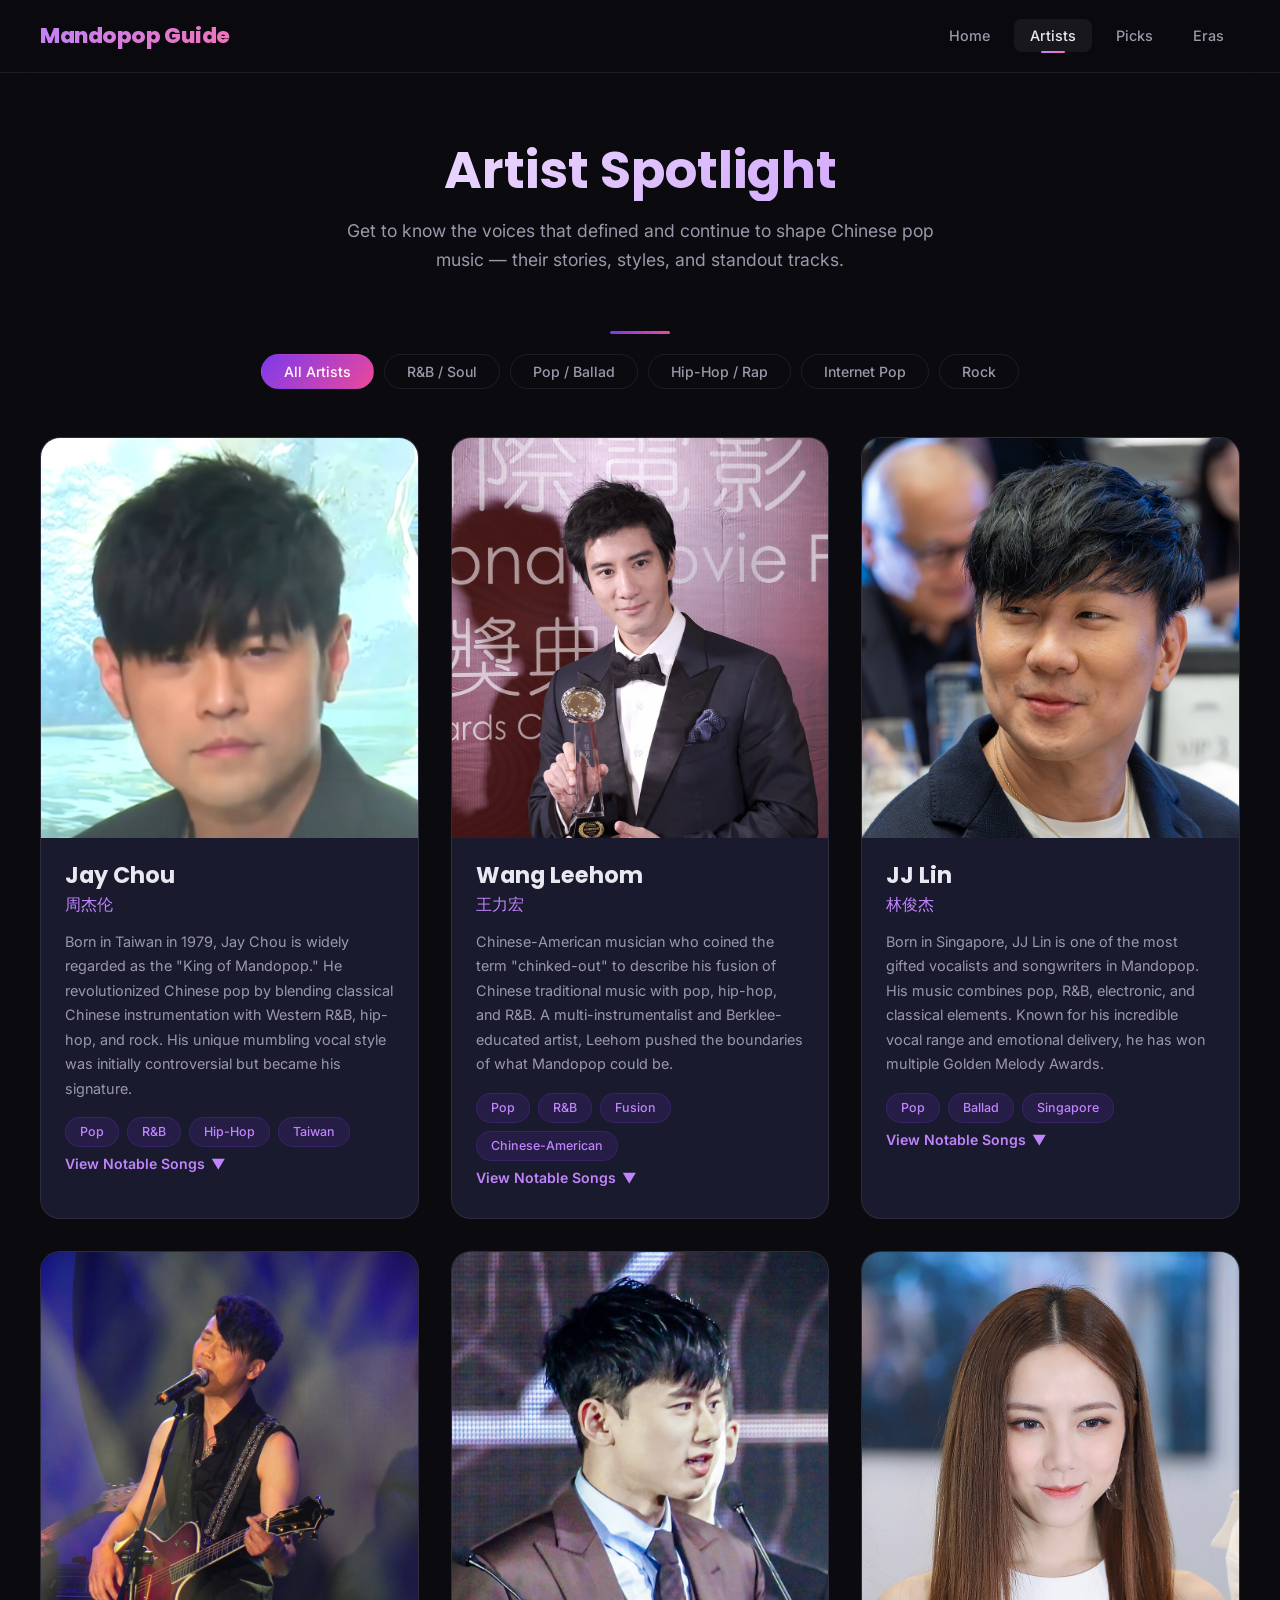
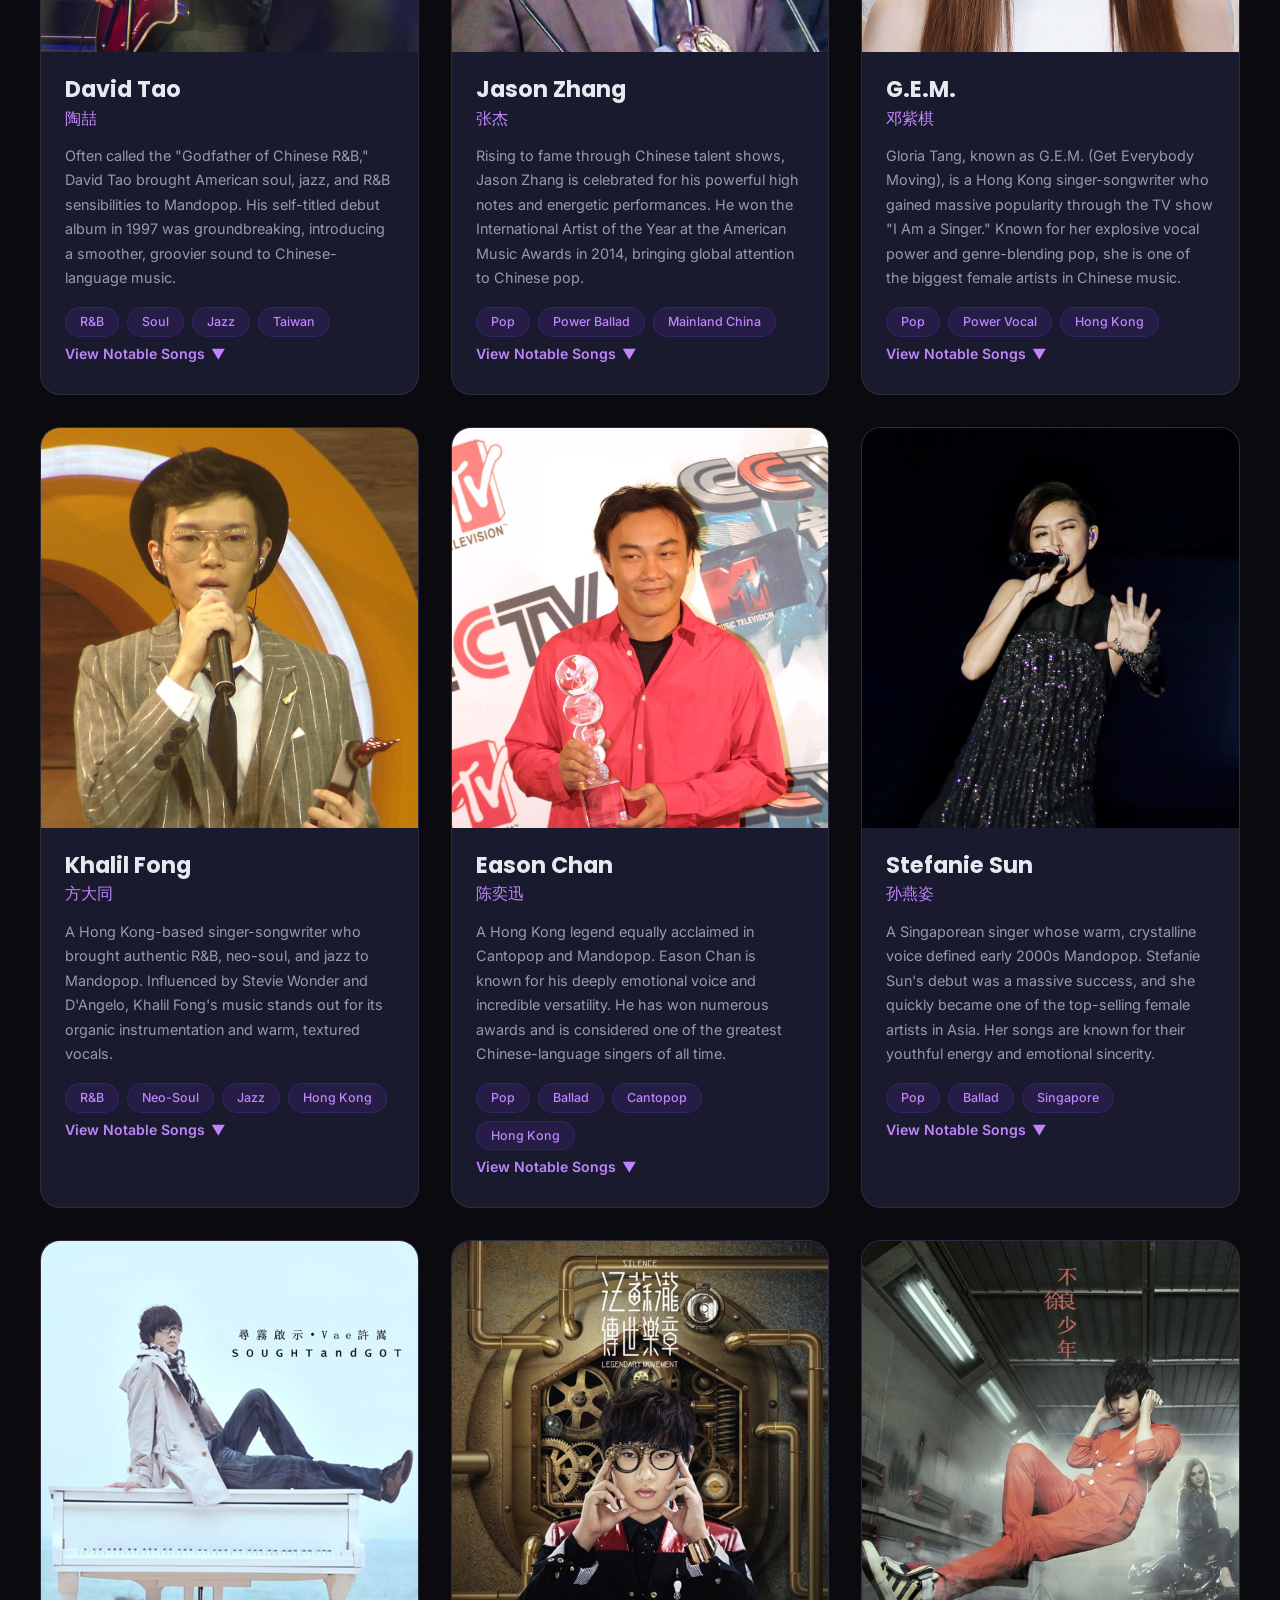
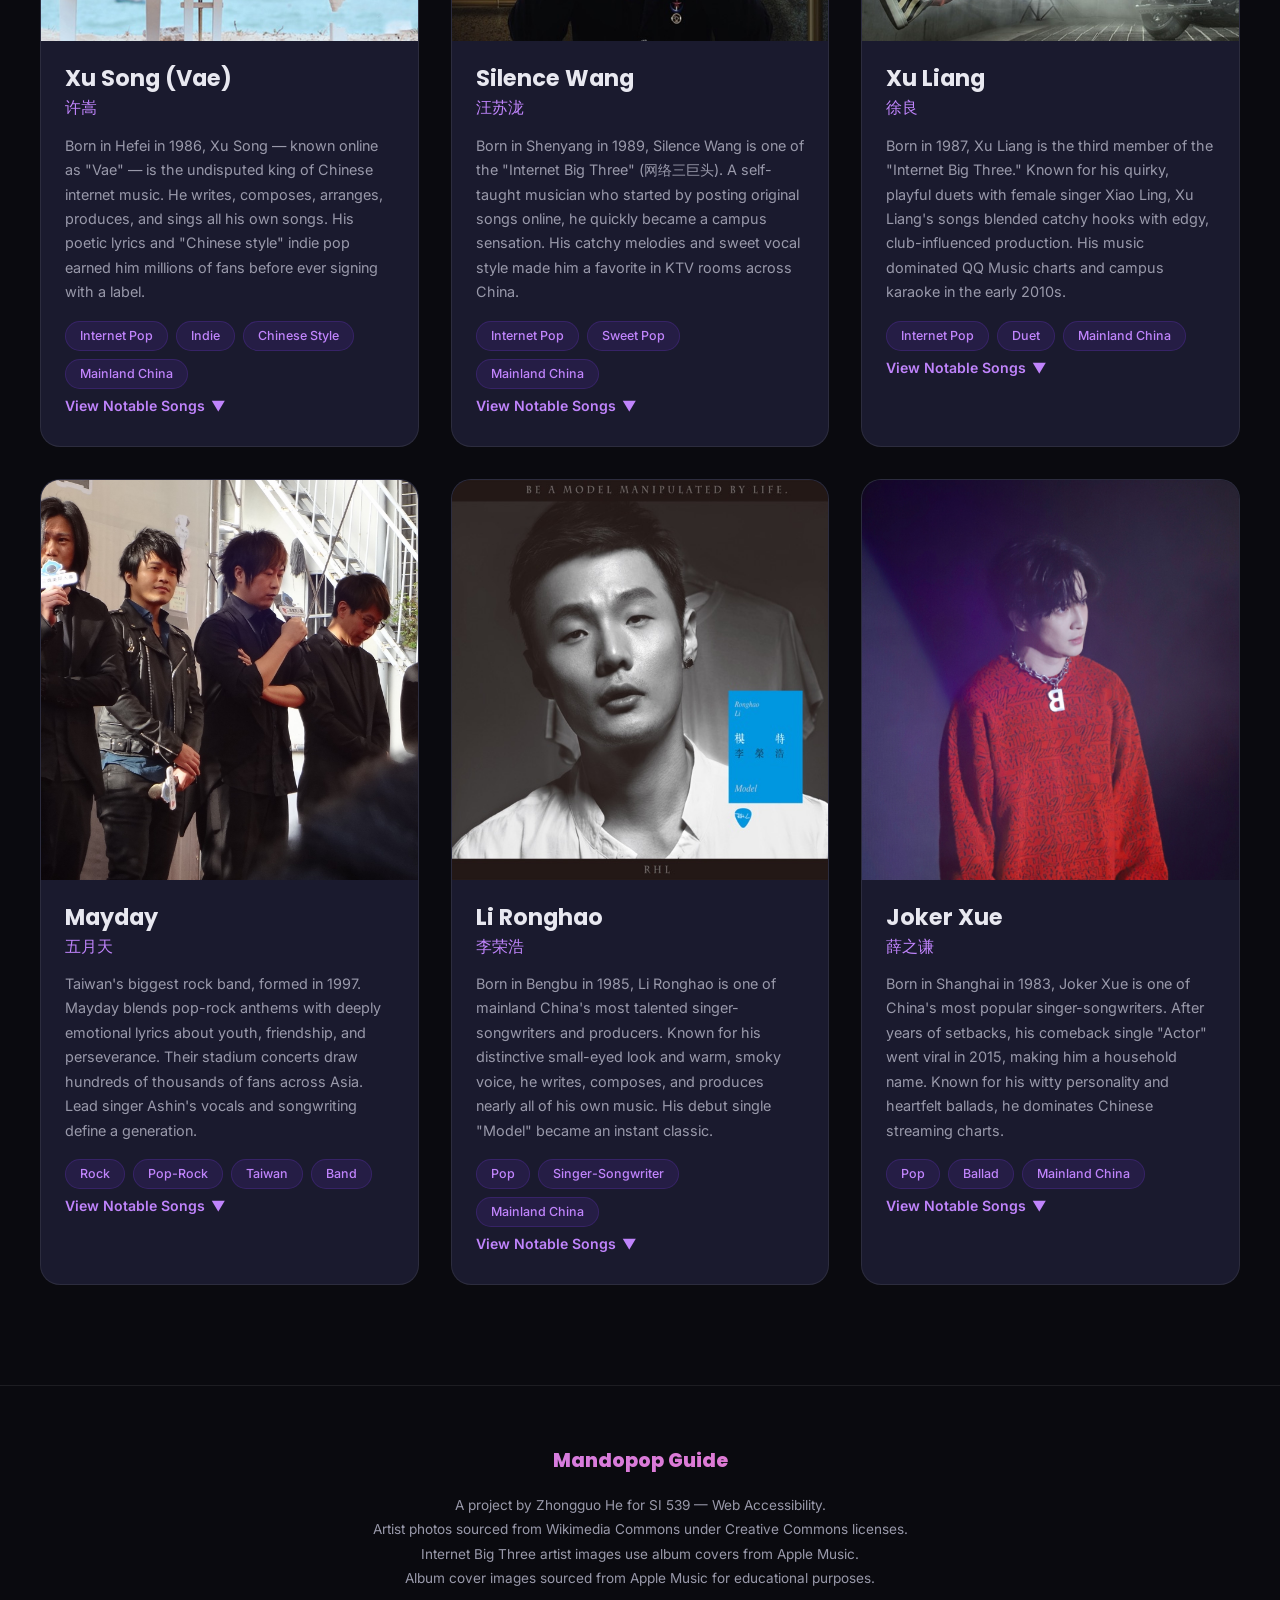
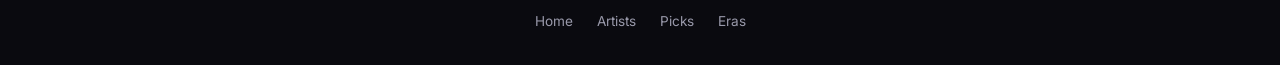
==== artists.html @ bf2a309d "Add files via upload" ====
<!DOCTYPE html>
<html lang="en">
<head>
  <meta charset="UTF-8">
  <meta name="viewport" content="width=device-width, initial-scale=1.0">
  <title>Artist Spotlight — Mandopop Starter Guide</title>
  <meta name="description" content="Meet the most influential Chinese pop artists, from Jay Chou to G.E.M., and discover their signature songs.">
  <link rel="preconnect" href="https://fonts.googleapis.com">
  <link rel="preconnect" href="https://fonts.gstatic.com" crossorigin>
  <link href="https://fonts.googleapis.com/css2?family=Inter:wght@400;500;600;700&family=Poppins:wght@600;700;800&display=swap" rel="stylesheet">
  <link rel="stylesheet" href="css/style.css">
</head>
<body>
  <a class="skip-link" href="#main-content">Skip to main content</a>

  <!-- Navigation -->
  <nav class="navbar" aria-label="Main navigation">
    <div class="nav-container">
      <a href="index.html" class="nav-logo">Mandopop Guide</a>
      <button class="nav-toggle" aria-label="Toggle navigation menu" aria-expanded="false">
        <span></span>
        <span></span>
        <span></span>
      </button>
      <ul class="nav-links" role="list">
        <li><a href="index.html">Home</a></li>
        <li><a href="artists.html" class="active" aria-current="page">Artists</a></li>
        <li><a href="recommendations.html">Picks</a></li>
        <li><a href="eras.html">Eras</a></li>
      </ul>
    </div>
  </nav>

  <main id="main-content">
    <!-- Page Header -->
    <header class="page-header">
      <h1>Artist Spotlight</h1>
      <p>Get to know the voices that defined and continue to shape Chinese pop music — their stories, styles, and standout tracks.</p>
    </header>

    <!-- Filter Bar -->
    <section class="section" style="padding-top: 20px;" aria-label="Artist cards">
      <div class="section-container">
        <div class="filter-bar" role="toolbar" aria-label="Filter artists by style">
          <button class="filter-btn active" data-filter="all">All Artists</button>
          <button class="filter-btn" data-filter="rnb">R&amp;B / Soul</button>
          <button class="filter-btn" data-filter="pop">Pop / Ballad</button>
          <button class="filter-btn" data-filter="hiphop">Hip-Hop / Rap</button>
          <button class="filter-btn" data-filter="internet">Internet Pop</button>
          <button class="filter-btn" data-filter="rock">Rock</button>
        </div>

        <div class="artist-grid">
          <!-- Jay Chou -->
          <article class="artist-detail-card fade-in" data-genre="hiphop pop">
            <div class="card-image">
              <img src="image/jay-chou.jpg" alt="Jay Chou (周杰伦) performing on stage, the iconic Taiwanese singer-songwriter who revolutionized Mandopop" loading="lazy">
            </div>
            <div class="card-body">
              <h2>Jay Chou</h2>
              <p class="cn-name">周杰伦</p>
              <p>Born in Taiwan in 1979, Jay Chou is widely regarded as the "King of Mandopop." He revolutionized Chinese pop by blending classical Chinese instrumentation with Western R&B, hip-hop, and rock. His unique mumbling vocal style was initially controversial but became his signature.</p>
              <div class="artist-tags">
                <span class="tag">Pop</span>
                <span class="tag">R&amp;B</span>
                <span class="tag">Hip-Hop</span>
                <span class="tag">Taiwan</span>
              </div>
              <button class="card-expand-btn" aria-expanded="false" aria-controls="jay-songs">
                View Notable Songs <span class="arrow" aria-hidden="true">&#9660;</span>
              </button>
              <div class="expandable-content" id="jay-songs">
                <div class="notable-songs">
                  <h4>Must-Listen Tracks</h4>
                  <ul class="song-list" role="list">
                    <li>Dao Xiang (稻香) — Upbeat harvest anthem</li>
                    <li>Qing Hua Ci (青花瓷) — Chinese-style elegance</li>
                    <li>Ye Qu (夜曲) — Dark, cinematic R&B</li>
                    <li>An Jing (安静) — Heartbreak ballad classic</li>
                    <li>Shuang Jie Gun (双截棍) — Martial-arts hip-hop</li>
                  </ul>
                </div>
              </div>
            </div>
          </article>

          <!-- Wang Leehom -->
          <article class="artist-detail-card fade-in" data-genre="pop rnb">
            <div class="card-image">
              <img src="image/wang-leehom.jpg" alt="Wang Leehom (王力宏) in a studio setting, the multi-instrumentalist who pioneered chinked-out music" loading="lazy">
            </div>
            <div class="card-body">
              <h2>Wang Leehom</h2>
              <p class="cn-name">王力宏</p>
              <p>Chinese-American musician who coined the term "chinked-out" to describe his fusion of Chinese traditional music with pop, hip-hop, and R&B. A multi-instrumentalist and Berklee-educated artist, Leehom pushed the boundaries of what Mandopop could be.</p>
              <div class="artist-tags">
                <span class="tag">Pop</span>
                <span class="tag">R&amp;B</span>
                <span class="tag">Fusion</span>
                <span class="tag">Chinese-American</span>
              </div>
              <button class="card-expand-btn" aria-expanded="false" aria-controls="leehom-songs">
                View Notable Songs <span class="arrow" aria-hidden="true">&#9660;</span>
              </button>
              <div class="expandable-content" id="leehom-songs">
                <div class="notable-songs">
                  <h4>Must-Listen Tracks</h4>
                  <ul class="song-list" role="list">
                    <li>Wei Yi (唯一) — Timeless love ballad</li>
                    <li>Gai Shi Ying Xiong (盖世英雄) — Chinked-out anthem</li>
                    <li>Ni Bu Zhi Dao De Shi (你不知道的事) — From the film "Love in Disguise" (恋爱通告)</li>
                    <li>Hua Tian Cuo (花田错) — Peking opera meets pop</li>
                    <li>Luo Ye Gui Gen (落叶归根) — Cultural identity ballad</li>
                  </ul>
                </div>
              </div>
            </div>
          </article>

          <!-- JJ Lin -->
          <article class="artist-detail-card fade-in" data-genre="pop">
            <div class="card-image">
              <img src="image/jj-lin.jpg" alt="JJ Lin (林俊杰) portrait, the Singaporean vocal powerhouse and acclaimed Mandopop songwriter" loading="lazy">
            </div>
            <div class="card-body">
              <h2>JJ Lin</h2>
              <p class="cn-name">林俊杰</p>
              <p>Born in Singapore, JJ Lin is one of the most gifted vocalists and songwriters in Mandopop. His music combines pop, R&B, electronic, and classical elements. Known for his incredible vocal range and emotional delivery, he has won multiple Golden Melody Awards.</p>
              <div class="artist-tags">
                <span class="tag">Pop</span>
                <span class="tag">Ballad</span>
                <span class="tag">Singapore</span>
              </div>
              <button class="card-expand-btn" aria-expanded="false" aria-controls="jj-songs">
                View Notable Songs <span class="arrow" aria-hidden="true">&#9660;</span>
              </button>
              <div class="expandable-content" id="jj-songs">
                <div class="notable-songs">
                  <h4>Must-Listen Tracks</h4>
                  <ul class="song-list" role="list">
                    <li>Jiang Nan (江南) — Dreamy pop masterpiece</li>
                    <li>Xiu Lian Ai Qing (修炼爱情) — Emotional ballad</li>
                    <li>Ke Xi Mei Ru Guo (可惜没如果) — Bittersweet regret</li>
                    <li>Bu Wei Shei Er Zuo De Ge (不为谁而作的歌) — Award-winning track</li>
                    <li>Dui De Shi Jian Dui De Ren (对的时间对的人) — Beautiful love song</li>
                  </ul>
                </div>
              </div>
            </div>
          </article>

          <!-- David Tao -->
          <article class="artist-detail-card fade-in" data-genre="rnb">
            <div class="card-image">
              <img src="image/david-tao.jpg" alt="David Tao (陶喆) performing, the godfather of Chinese R&B and neo-soul" loading="lazy">
            </div>
            <div class="card-body">
              <h2>David Tao</h2>
              <p class="cn-name">陶喆</p>
              <p>Often called the "Godfather of Chinese R&B," David Tao brought American soul, jazz, and R&B sensibilities to Mandopop. His self-titled debut album in 1997 was groundbreaking, introducing a smoother, groovier sound to Chinese-language music.</p>
              <div class="artist-tags">
                <span class="tag">R&amp;B</span>
                <span class="tag">Soul</span>
                <span class="tag">Jazz</span>
                <span class="tag">Taiwan</span>
              </div>
              <button class="card-expand-btn" aria-expanded="false" aria-controls="tao-songs">
                View Notable Songs <span class="arrow" aria-hidden="true">&#9660;</span>
              </button>
              <div class="expandable-content" id="tao-songs">
                <div class="notable-songs">
                  <h4>Must-Listen Tracks</h4>
                  <ul class="song-list" role="list">
                    <li>Pu Tong Peng You (普通朋友) — Classic heartbreak R&B</li>
                    <li>Ai Hen Jian Dan (爱很简单) — Smooth, soulful ballad</li>
                    <li>Sha Shou Jian (杀手锏) — Funky groove</li>
                    <li>Gui (鬼) — Edgy rock-R&B crossover</li>
                    <li>Yue Liang Dai Biao Wo De Xin (月亮代表谁的心) — Teresa Teng tribute</li>
                  </ul>
                </div>
              </div>
            </div>
          </article>

          <!-- Jason Zhang -->
          <article class="artist-detail-card fade-in" data-genre="pop">
            <div class="card-image">
              <img src="image/zhang-jie.jpg" alt="Jason Zhang (张杰) performing, Chinese pop singer celebrated for his powerful high notes" loading="lazy">
            </div>
            <div class="card-body">
              <h2>Jason Zhang</h2>
              <p class="cn-name">张杰</p>
              <p>Rising to fame through Chinese talent shows, Jason Zhang is celebrated for his powerful high notes and energetic performances. He won the International Artist of the Year at the American Music Awards in 2014, bringing global attention to Chinese pop.</p>
              <div class="artist-tags">
                <span class="tag">Pop</span>
                <span class="tag">Power Ballad</span>
                <span class="tag">Mainland China</span>
              </div>
              <button class="card-expand-btn" aria-expanded="false" aria-controls="zhang-songs">
                View Notable Songs <span class="arrow" aria-hidden="true">&#9660;</span>
              </button>
              <div class="expandable-content" id="zhang-songs">
                <div class="notable-songs">
                  <h4>Must-Listen Tracks</h4>
                  <ul class="song-list" role="list">
                    <li>Zhu Guang (逐光) — Inspirational anthem</li>
                    <li>Tian Xia (天下) — Epic, cinematic pop</li>
                    <li>Ming Tian Guo Hou (明天过后) — Romantic ballad</li>
                    <li>Zhe Jiu Shi Ai (这就是爱) — Sweet love song</li>
                    <li>Shao Nian Zhong Guo Shuo (少年中国说) — Patriotic pop</li>
                  </ul>
                </div>
              </div>
            </div>
          </article>

          <!-- G.E.M. -->
          <article class="artist-detail-card fade-in" data-genre="pop">
            <div class="card-image">
              <img src="image/gem.jpg" alt="G.E.M. (邓紫棋) performing live, the Hong Kong singer-songwriter known for her explosive vocal performances" loading="lazy">
            </div>
            <div class="card-body">
              <h2>G.E.M.</h2>
              <p class="cn-name">邓紫棋</p>
              <p>Gloria Tang, known as G.E.M. (Get Everybody Moving), is a Hong Kong singer-songwriter who gained massive popularity through the TV show "I Am a Singer." Known for her explosive vocal power and genre-blending pop, she is one of the biggest female artists in Chinese music.</p>
              <div class="artist-tags">
                <span class="tag">Pop</span>
                <span class="tag">Power Vocal</span>
                <span class="tag">Hong Kong</span>
              </div>
              <button class="card-expand-btn" aria-expanded="false" aria-controls="gem-songs">
                View Notable Songs <span class="arrow" aria-hidden="true">&#9660;</span>
              </button>
              <div class="expandable-content" id="gem-songs">
                <div class="notable-songs">
                  <h4>Must-Listen Tracks</h4>
                  <ul class="song-list" role="list">
                    <li>Guang Nian Zhi Wai (光年之外) — Sci-fi pop anthem from Passengers</li>
                    <li>Duo Yuan Dou Yao Zai Yi Qi (多远都要在一起) — Heartfelt love anthem</li>
                    <li>Where Did U Go — Bilingual pop banger</li>
                    <li>Ju Hao (句号) — Fierce, empowering break-up declaration</li>
                    <li>A.I.N.Y. — Bilingual pop classic</li>
                  </ul>
                </div>
              </div>
            </div>
          </article>

          <!-- Khalil Fong -->
          <article class="artist-detail-card fade-in" data-genre="rnb">
            <div class="card-image">
              <img src="image/khalil-fong.jpg" alt="Khalil Fong (方大同) speaking into a microphone at an awards ceremony, wearing a striped suit and hat with glasses" loading="lazy">
            </div>
            <div class="card-body">
              <h2>Khalil Fong</h2>
              <p class="cn-name">方大同</p>
              <p>A Hong Kong-based singer-songwriter who brought authentic R&B, neo-soul, and jazz to Mandopop. Influenced by Stevie Wonder and D'Angelo, Khalil Fong's music stands out for its organic instrumentation and warm, textured vocals.</p>
              <div class="artist-tags">
                <span class="tag">R&amp;B</span>
                <span class="tag">Neo-Soul</span>
                <span class="tag">Jazz</span>
                <span class="tag">Hong Kong</span>
              </div>
              <button class="card-expand-btn" aria-expanded="false" aria-controls="khalil-songs">
                View Notable Songs <span class="arrow" aria-hidden="true">&#9660;</span>
              </button>
              <div class="expandable-content" id="khalil-songs">
                <div class="notable-songs">
                  <h4>Must-Listen Tracks</h4>
                  <ul class="song-list" role="list">
                    <li>San Ren You (三人游) — Tender, jazzy ballad</li>
                    <li>Ai Ai Ai (爱爱爱) — Catchy soul-pop</li>
                    <li>Hong Dou (红豆) — Beautiful Faye Wong cover</li>
                    <li>Te Bie De Ren (特别的人) — Heartfelt love song</li>
                    <li>Wu Guo (悟空) — From the album "Journey to the West"</li>
                  </ul>
                </div>
              </div>
            </div>
          </article>

          <!-- Eason Chan -->
          <article class="artist-detail-card fade-in" data-genre="pop">
            <div class="card-image">
              <img src="image/eason-chan.jpg" alt="Eason Chan (陈奕迅) smiling and holding an award trophy at a CCTV-MTV music awards ceremony, wearing a red shirt" loading="lazy">
            </div>
            <div class="card-body">
              <h2>Eason Chan</h2>
              <p class="cn-name">陈奕迅</p>
              <p>A Hong Kong legend equally acclaimed in Cantopop and Mandopop. Eason Chan is known for his deeply emotional voice and incredible versatility. He has won numerous awards and is considered one of the greatest Chinese-language singers of all time.</p>
              <div class="artist-tags">
                <span class="tag">Pop</span>
                <span class="tag">Ballad</span>
                <span class="tag">Cantopop</span>
                <span class="tag">Hong Kong</span>
              </div>
              <button class="card-expand-btn" aria-expanded="false" aria-controls="eason-songs">
                View Notable Songs <span class="arrow" aria-hidden="true">&#9660;</span>
              </button>
              <div class="expandable-content" id="eason-songs">
                <div class="notable-songs">
                  <h4>Must-Listen Tracks</h4>
                  <ul class="song-list" role="list">
                    <li>Shi Nian (十年) — Iconic Mandarin ballad</li>
                    <li>Hao Jiu Bu Jian (好久不见) — Nostalgic classic</li>
                    <li>Wen Wen (稳稳的幸福) — Warm and uplifting</li>
                    <li>Gu Du Huan Zhe (孤独患者) — Emotional masterpiece</li>
                    <li>Fu Zhong Ren (浮夸) — Dramatic Cantopop classic</li>
                  </ul>
                </div>
              </div>
            </div>
          </article>

          <!-- Stefanie Sun -->
          <article class="artist-detail-card fade-in" data-genre="pop">
            <div class="card-image">
              <img src="image/stefanie-sun.jpg" alt="Stefanie Sun (孙燕姿) portrait, the Singaporean Mandopop queen whose voice defined early 2000s Chinese pop" loading="lazy">
            </div>
            <div class="card-body">
              <h2>Stefanie Sun</h2>
              <p class="cn-name">孙燕姿</p>
              <p>A Singaporean singer whose warm, crystalline voice defined early 2000s Mandopop. Stefanie Sun's debut was a massive success, and she quickly became one of the top-selling female artists in Asia. Her songs are known for their youthful energy and emotional sincerity.</p>
              <div class="artist-tags">
                <span class="tag">Pop</span>
                <span class="tag">Ballad</span>
                <span class="tag">Singapore</span>
              </div>
              <button class="card-expand-btn" aria-expanded="false" aria-controls="stefanie-songs">
                View Notable Songs <span class="arrow" aria-hidden="true">&#9660;</span>
              </button>
              <div class="expandable-content" id="stefanie-songs">
                <div class="notable-songs">
                  <h4>Must-Listen Tracks</h4>
                  <ul class="song-list" role="list">
                    <li>Tian Hei Hei (天黑黑) — Debut classic</li>
                    <li>Yu Jian (遇见) — Iconic film soundtrack</li>
                    <li>Lv Guang (绿光) — Upbeat pop anthem</li>
                    <li>Wo Huai Nian De (我怀念的) — Emotional ballad</li>
                    <li>Feng Zheng (风筝) — Metaphorical love song</li>
                  </ul>
                </div>
              </div>
            </div>
          </article>

          <!-- Xu Song (Vae) -->
          <article class="artist-detail-card fade-in" data-genre="internet pop">
            <div class="card-image">
              <img src="image/xu-song.jpg" alt="Xu Song (许嵩/Vae) on the cover of his album Sought and Got, sitting on a white piano by the seaside" loading="lazy">
            </div>
            <div class="card-body">
              <h2>Xu Song (Vae)</h2>
              <p class="cn-name">许嵩</p>
              <p>Born in Hefei in 1986, Xu Song — known online as "Vae" — is the undisputed king of Chinese internet music. He writes, composes, arranges, produces, and sings all his own songs. His poetic lyrics and "Chinese style" indie pop earned him millions of fans before ever signing with a label.</p>
              <div class="artist-tags">
                <span class="tag">Internet Pop</span>
                <span class="tag">Indie</span>
                <span class="tag">Chinese Style</span>
                <span class="tag">Mainland China</span>
              </div>
              <button class="card-expand-btn" aria-expanded="false" aria-controls="xusong-songs">
                View Notable Songs <span class="arrow" aria-hidden="true">&#9660;</span>
              </button>
              <div class="expandable-content" id="xusong-songs">
                <div class="notable-songs">
                  <h4>Must-Listen Tracks</h4>
                  <ul class="song-list" role="list">
                    <li>You He Bu Ke (有何不可) — Warm, playful hit</li>
                    <li>Duan Qiao Can Xue (断桥残雪) — Poetic "Chinese style" classic</li>
                    <li>Su Yan (素颜) — Charming duet anthem</li>
                    <li>Qing Ming Yu Shang (清明雨上) — Elegant classical imagery</li>
                    <li>Ru Guo Dang Shi (如果当时) — Nostalgic love ballad</li>
                  </ul>
                </div>
              </div>
            </div>
          </article>

          <!-- Silence Wang -->
          <article class="artist-detail-card fade-in" data-genre="internet pop">
            <div class="card-image">
              <img src="image/silence-wang.jpg" alt="Silence Wang (汪苏泷) on the cover of his album Legendary Movement, wearing large round glasses with steampunk-style background" loading="lazy">
            </div>
            <div class="card-body">
              <h2>Silence Wang</h2>
              <p class="cn-name">汪苏泷</p>
              <p>Born in Shenyang in 1989, Silence Wang is one of the "Internet Big Three" (网络三巨头). A self-taught musician who started by posting original songs online, he quickly became a campus sensation. His catchy melodies and sweet vocal style made him a favorite in KTV rooms across China.</p>
              <div class="artist-tags">
                <span class="tag">Internet Pop</span>
                <span class="tag">Sweet Pop</span>
                <span class="tag">Mainland China</span>
              </div>
              <button class="card-expand-btn" aria-expanded="false" aria-controls="silencewang-songs">
                View Notable Songs <span class="arrow" aria-hidden="true">&#9660;</span>
              </button>
              <div class="expandable-content" id="silencewang-songs">
                <div class="notable-songs">
                  <h4>Must-Listen Tracks</h4>
                  <ul class="song-list" role="list">
                    <li>Xiao Xing Xing (小星星) — Viral modern nursery rhyme</li>
                    <li>Bu Fen Shou De Lian Ai (不分手的恋爱) — QQ Music #1 hit</li>
                    <li>You Dian Tian (有点甜) — Sweet duet with BY2</li>
                    <li>Hou Hui Wu Qi (后会无期) — Bittersweet farewell anthem</li>
                    <li>Wan An (晚安) — Tender late-night ballad</li>
                  </ul>
                </div>
              </div>
            </div>
          </article>

          <!-- Xu Liang -->
          <article class="artist-detail-card fade-in" data-genre="internet pop">
            <div class="card-image">
              <img src="image/xu-liang.jpg" alt="Xu Liang (徐良) on the cover of his album Bad Boy, wearing an orange jumpsuit in a stylized floating pose" loading="lazy">
            </div>
            <div class="card-body">
              <h2>Xu Liang</h2>
              <p class="cn-name">徐良</p>
              <p>Born in 1987, Xu Liang is the third member of the "Internet Big Three." Known for his quirky, playful duets with female singer Xiao Ling, Xu Liang's songs blended catchy hooks with edgy, club-influenced production. His music dominated QQ Music charts and campus karaoke in the early 2010s.</p>
              <div class="artist-tags">
                <span class="tag">Internet Pop</span>
                <span class="tag">Duet</span>
                <span class="tag">Mainland China</span>
              </div>
              <button class="card-expand-btn" aria-expanded="false" aria-controls="xuliang-songs">
                View Notable Songs <span class="arrow" aria-hidden="true">&#9660;</span>
              </button>
              <div class="expandable-content" id="xuliang-songs">
                <div class="notable-songs">
                  <h4>Must-Listen Tracks</h4>
                  <ul class="song-list" role="list">
                    <li>Ke Guan Bu Ke Yi (客官不可以) — Playful, iconic hit</li>
                    <li>Huai Nv Hai (坏女孩) — Edgy club-pop banger</li>
                    <li>Hou Hui Wu Qi (后会无期) — Collab with Silence Wang</li>
                    <li>Na Shi Yu (那时雨) — Nostalgic slow ballad</li>
                    <li>Kao Shi Shen Me De Dou Qu Si Ba (考试什么的都去死吧) — Campus comedy anthem</li>
                  </ul>
                </div>
              </div>
            </div>
          </article>

          <!-- Mayday -->
          <article class="artist-detail-card fade-in" data-genre="rock pop">
            <div class="card-image">
              <img src="image/mayday.jpg" alt="Mayday (五月天) band members at a press conference at Red House Theater in Taipei, 2013, dressed in black" loading="lazy">
            </div>
            <div class="card-body">
              <h2>Mayday</h2>
              <p class="cn-name">五月天</p>
              <p>Taiwan's biggest rock band, formed in 1997. Mayday blends pop-rock anthems with deeply emotional lyrics about youth, friendship, and perseverance. Their stadium concerts draw hundreds of thousands of fans across Asia. Lead singer Ashin's vocals and songwriting define a generation.</p>
              <div class="artist-tags">
                <span class="tag">Rock</span>
                <span class="tag">Pop-Rock</span>
                <span class="tag">Taiwan</span>
                <span class="tag">Band</span>
              </div>
              <button class="card-expand-btn" aria-expanded="false" aria-controls="mayday-songs">
                View Notable Songs <span class="arrow" aria-hidden="true">&#9660;</span>
              </button>
              <div class="expandable-content" id="mayday-songs">
                <div class="notable-songs">
                  <h4>Must-Listen Tracks</h4>
                  <ul class="song-list" role="list">
                    <li>Wen Rou (温柔) — Defining 2000s rock ballad</li>
                    <li>Tu Ran Hao Xiang Ni (突然好想你) — Emotional reunion anthem</li>
                    <li>Xian Yu (咸鱼) — Inspirational underdog song</li>
                    <li>Wo Bu Yuan Rang Ni Yi Ge Ren (我不愿让你一个人) — Tender love promise</li>
                    <li>Shang Xin De Ren Bie Ting Man Ge (伤心的人别听慢歌) — Ironic up-tempo heartbreak</li>
                  </ul>
                </div>
              </div>
            </div>
          </article>

          <!-- Li Ronghao -->
          <article class="artist-detail-card fade-in" data-genre="pop">
            <div class="card-image">
              <img src="image/li-ronghao.jpg" alt="Li Ronghao (李荣浩) on the cover of his album Model, a black-and-white portrait showing the singer-songwriter's face in close-up" loading="lazy">
            </div>
            <div class="card-body">
              <h2>Li Ronghao</h2>
              <p class="cn-name">李荣浩</p>
              <p>Born in Bengbu in 1985, Li Ronghao is one of mainland China's most talented singer-songwriters and producers. Known for his distinctive small-eyed look and warm, smoky voice, he writes, composes, and produces nearly all of his own music. His debut single "Model" became an instant classic.</p>
              <div class="artist-tags">
                <span class="tag">Pop</span>
                <span class="tag">Singer-Songwriter</span>
                <span class="tag">Mainland China</span>
              </div>
              <button class="card-expand-btn" aria-expanded="false" aria-controls="lironghao-songs">
                View Notable Songs <span class="arrow" aria-hidden="true">&#9660;</span>
              </button>
              <div class="expandable-content" id="lironghao-songs">
                <div class="notable-songs">
                  <h4>Must-Listen Tracks</h4>
                  <ul class="song-list" role="list">
                    <li>Mo Te (模特) — Smoky, philosophical debut hit</li>
                    <li>Li Bai (李白) — Catchy tribute to the Tang poet</li>
                    <li>Bu Jiang Jiu (不将就) — Film theme from "He Yi Sheng Xiao Mo"</li>
                    <li>Nian Shao You Wei (年少有为) — Nostalgic ballad about youth</li>
                    <li>Ma Ma (麻雀) — Tender metaphor about ordinary life</li>
                  </ul>
                </div>
              </div>
            </div>
          </article>

          <!-- Joker Xue -->
          <article class="artist-detail-card fade-in" data-genre="pop">
            <div class="card-image">
              <img src="image/joker-xue.jpg" alt="Joker Xue (薛之谦) on stage at a 2019 Baidu Boiling Point concert, wearing an oversized red sweater under purple stage lighting" loading="lazy">
            </div>
            <div class="card-body">
              <h2>Joker Xue</h2>
              <p class="cn-name">薛之谦</p>
              <p>Born in Shanghai in 1983, Joker Xue is one of China's most popular singer-songwriters. After years of setbacks, his comeback single "Actor" went viral in 2015, making him a household name. Known for his witty personality and heartfelt ballads, he dominates Chinese streaming charts.</p>
              <div class="artist-tags">
                <span class="tag">Pop</span>
                <span class="tag">Ballad</span>
                <span class="tag">Mainland China</span>
              </div>
              <button class="card-expand-btn" aria-expanded="false" aria-controls="jokerxue-songs">
                View Notable Songs <span class="arrow" aria-hidden="true">&#9660;</span>
              </button>
              <div class="expandable-content" id="jokerxue-songs">
                <div class="notable-songs">
                  <h4>Must-Listen Tracks</h4>
                  <ul class="song-list" role="list">
                    <li>Yan Yuan (演员) — Viral comeback mega-hit</li>
                    <li>Chou Ba Guai (丑八怪) — Self-deprecating love song</li>
                    <li>Gang Gang Hao (刚刚好) — Bittersweet breakup anthem</li>
                    <li>Ren Shi Ni Zhen Hao (认识你真好) — Warm friendship ballad</li>
                    <li>Xia Yu Le (下雨了) — Melancholy classic</li>
                  </ul>
                </div>
              </div>
            </div>
          </article>
        </div>
      </div>
    </section>
  </main>

  <!-- Back to Top -->
  <button class="back-to-top" id="backToTop" aria-label="Scroll back to top of page">&#9650;</button>

  <!-- Footer -->
  <footer class="footer">
    <div class="footer-container">
      <div class="footer-logo">Mandopop Guide</div>
      <p>A project by Zhongguo He for SI 539 — Web Accessibility.<br>
      Artist photos sourced from Wikimedia Commons under Creative Commons licenses.<br>
      Internet Big Three artist images use album covers from Apple Music.<br>
      Album cover images sourced from Apple Music for educational purposes.</p>
      <nav class="footer-links" aria-label="Footer navigation">
        <a href="index.html">Home</a>
        <a href="artists.html">Artists</a>
        <a href="recommendations.html">Picks</a>
        <a href="eras.html">Eras</a>
      </nav>
    </div>
  </footer>

  <script src="js/main.js"></script>
</body>
</html>
---- css/style.css ----
/* ===== CSS Custom Properties ===== */
:root {
  --color-bg: #0a0a0f;
  --color-bg-secondary: #12121a;
  --color-bg-card: #1a1a2e;
  --color-bg-card-hover: #22223a;
  --color-text: #e8e8f0;
  --color-text-muted: #9999aa;
  --color-accent: #c084fc;
  --color-accent-secondary: #818cf8;
  --color-accent-tertiary: #f472b6;
  --color-gradient-start: #7c3aed;
  --color-gradient-end: #ec4899;
  --color-border: rgba(255, 255, 255, 0.08);
  --font-heading: 'Poppins', sans-serif;
  --font-body: 'Inter', sans-serif;
  --radius-sm: 8px;
  --radius-md: 12px;
  --radius-lg: 20px;
  --radius-xl: 28px;
  --shadow-card: 0 4px 24px rgba(0, 0, 0, 0.3);
  --shadow-glow: 0 0 40px rgba(124, 58, 237, 0.15);
  --transition-fast: 0.2s ease;
  --transition-normal: 0.35s ease;
  --transition-slow: 0.5s ease;
  --max-width: 1200px;
}

/* ===== Reset & Base ===== */
*,
*::before,
*::after {
  margin: 0;
  padding: 0;
  box-sizing: border-box;
}

html {
  scroll-behavior: smooth;
  font-size: 16px;
}

body {
  font-family: var(--font-body);
  background-color: var(--color-bg);
  color: var(--color-text);
  line-height: 1.6;
  overflow-x: hidden;
  -webkit-font-smoothing: antialiased;
}

a {
  color: var(--color-accent);
  text-decoration: none;
  transition: color var(--transition-fast);
}

a:hover {
  color: var(--color-accent-tertiary);
}

a:focus-visible {
  outline: 2px solid var(--color-accent);
  outline-offset: 3px;
  border-radius: 4px;
}

img {
  max-width: 100%;
  height: auto;
  display: block;
}

ul {
  list-style: none;
}

h1, h2, h3, h4, h5, h6 {
  font-family: var(--font-heading);
  font-weight: 700;
  line-height: 1.2;
}

/* ===== Skip Link ===== */
.skip-link {
  position: absolute;
  top: -100%;
  left: 16px;
  background: var(--color-accent);
  color: #fff;
  padding: 12px 24px;
  border-radius: var(--radius-sm);
  z-index: 9999;
  font-weight: 600;
}

.skip-link:focus {
  top: 16px;
}

/* ===== Navigation ===== */
.navbar {
  position: fixed;
  top: 0;
  left: 0;
  width: 100%;
  z-index: 1000;
  padding: 0 24px;
  background: rgba(10, 10, 15, 0.85);
  backdrop-filter: blur(20px);
  -webkit-backdrop-filter: blur(20px);
  border-bottom: 1px solid var(--color-border);
  transition: background var(--transition-normal);
}

.nav-container {
  max-width: var(--max-width);
  margin: 0 auto;
  display: flex;
  align-items: center;
  justify-content: space-between;
  height: 72px;
}

.nav-logo {
  font-family: var(--font-heading);
  font-size: 1.35rem;
  font-weight: 800;
  background: linear-gradient(135deg, var(--color-accent), var(--color-accent-tertiary));
  -webkit-background-clip: text;
  background-clip: text;
  -webkit-text-fill-color: transparent;
  letter-spacing: -0.02em;
}

.nav-links {
  display: flex;
  align-items: center;
  gap: 8px;
}

.nav-links a {
  color: var(--color-text-muted);
  padding: 8px 16px;
  border-radius: var(--radius-sm);
  font-size: 0.9rem;
  font-weight: 500;
  transition: all var(--transition-fast);
  position: relative;
}

.nav-links a:hover,
.nav-links a.active {
  color: var(--color-text);
  background: rgba(255, 255, 255, 0.06);
}

.nav-links a.active::after {
  content: '';
  position: absolute;
  bottom: -1px;
  left: 50%;
  transform: translateX(-50%);
  width: 24px;
  height: 2px;
  background: linear-gradient(90deg, var(--color-accent), var(--color-accent-tertiary));
  border-radius: 2px;
}

.nav-toggle {
  display: none;
  flex-direction: column;
  gap: 5px;
  background: none;
  border: none;
  cursor: pointer;
  padding: 8px;
}

.nav-toggle span {
  display: block;
  width: 24px;
  height: 2px;
  background: var(--color-text);
  border-radius: 2px;
  transition: all var(--transition-fast);
}

/* ===== Hero Section ===== */
.hero {
  position: relative;
  min-height: 100vh;
  display: flex;
  align-items: center;
  justify-content: center;
  text-align: center;
  overflow: hidden;
}

.hero-bg {
  position: absolute;
  top: 0;
  left: 0;
  width: 100%;
  height: 100%;
  z-index: 0;
}

.hero-bg img {
  width: 100%;
  height: 100%;
  object-fit: cover;
  filter: brightness(0.25) saturate(0.6);
}

.hero-overlay {
  position: absolute;
  top: 0;
  left: 0;
  width: 100%;
  height: 100%;
  background: linear-gradient(
    180deg,
    rgba(10, 10, 15, 0.4) 0%,
    rgba(10, 10, 15, 0.6) 50%,
    rgba(10, 10, 15, 1) 100%
  );
  z-index: 1;
}

.hero-content {
  position: relative;
  z-index: 2;
  max-width: 800px;
  padding: 0 24px;
}

.hero-badge {
  display: inline-block;
  padding: 6px 18px;
  border-radius: 50px;
  background: rgba(124, 58, 237, 0.15);
  border: 1px solid rgba(124, 58, 237, 0.3);
  color: var(--color-accent);
  font-size: 0.85rem;
  font-weight: 600;
  letter-spacing: 0.05em;
  text-transform: uppercase;
  margin-bottom: 24px;
}

.hero h1 {
  font-size: clamp(2.5rem, 6vw, 4.5rem);
  font-weight: 800;
  letter-spacing: -0.03em;
  margin-bottom: 20px;
  background: linear-gradient(135deg, #fff 0%, #c4b5fd 50%, #f9a8d4 100%);
  -webkit-background-clip: text;
  background-clip: text;
  -webkit-text-fill-color: transparent;
}

.hero p {
  font-size: clamp(1rem, 2vw, 1.25rem);
  color: var(--color-text-muted);
  max-width: 560px;
  margin: 0 auto 36px;
  line-height: 1.7;
}

.hero-buttons {
  display: flex;
  gap: 16px;
  justify-content: center;
  flex-wrap: wrap;
}

/* ===== Buttons ===== */
.btn {
  display: inline-flex;
  align-items: center;
  gap: 8px;
  padding: 14px 32px;
  border-radius: 50px;
  font-family: var(--font-body);
  font-size: 0.95rem;
  font-weight: 600;
  cursor: pointer;
  border: none;
  transition: all var(--transition-normal);
}

.btn-primary {
  background: linear-gradient(135deg, var(--color-gradient-start), var(--color-gradient-end));
  color: #fff;
  box-shadow: 0 4px 20px rgba(124, 58, 237, 0.35);
}

.btn-primary:hover {
  transform: translateY(-2px);
  box-shadow: 0 8px 30px rgba(124, 58, 237, 0.5);
  color: #fff;
}

.btn-secondary {
  background: rgba(255, 255, 255, 0.08);
  color: var(--color-text);
  border: 1px solid var(--color-border);
}

.btn-secondary:hover {
  background: rgba(255, 255, 255, 0.14);
  color: var(--color-text);
  transform: translateY(-2px);
}

.btn:focus-visible {
  outline: 2px solid var(--color-accent);
  outline-offset: 3px;
}

/* ===== Sections ===== */
.section {
  padding: 100px 24px;
}

.section-container {
  max-width: var(--max-width);
  margin: 0 auto;
}

.section-header {
  text-align: center;
  margin-bottom: 60px;
}

.section-header h2 {
  font-size: clamp(1.8rem, 4vw, 2.8rem);
  letter-spacing: -0.02em;
  margin-bottom: 16px;
  background: linear-gradient(135deg, var(--color-text) 30%, var(--color-accent));
  -webkit-background-clip: text;
  background-clip: text;
  -webkit-text-fill-color: transparent;
}

.section-header p {
  color: var(--color-text-muted);
  font-size: 1.05rem;
  max-width: 560px;
  margin: 0 auto;
}

/* ===== Flowing Artist Carousel ===== */
.carousel-section {
  padding: 80px 0;
  overflow: hidden;
}

.carousel-track-wrapper {
  position: relative;
  overflow: hidden;
  padding: 20px 0;
}

.carousel-track-wrapper::before,
.carousel-track-wrapper::after {
  content: '';
  position: absolute;
  top: 0;
  width: 120px;
  height: 100%;
  z-index: 2;
  pointer-events: none;
}

.carousel-track-wrapper::before {
  left: 0;
  background: linear-gradient(90deg, var(--color-bg), transparent);
}

.carousel-track-wrapper::after {
  right: 0;
  background: linear-gradient(270deg, var(--color-bg), transparent);
}

.carousel-track {
  display: flex;
  gap: 24px;
  animation: scroll-left 30s linear infinite;
  width: max-content;
}

.carousel-track:hover {
  animation-play-state: paused;
}

@keyframes scroll-left {
  0% {
    transform: translateX(0);
  }
  100% {
    transform: translateX(-50%);
  }
}

.artist-card {
  flex-shrink: 0;
  width: 260px;
  background: var(--color-bg-card);
  border-radius: var(--radius-lg);
  overflow: hidden;
  border: 1px solid var(--color-border);
  transition: all var(--transition-normal);
  cursor: pointer;
}

.artist-card:hover {
  transform: translateY(-8px) scale(1.02);
  border-color: rgba(124, 58, 237, 0.3);
  box-shadow: var(--shadow-glow);
}

.artist-card-img {
  width: 100%;
  height: 300px;
  overflow: hidden;
  position: relative;
}

.artist-card-img img {
  width: 100%;
  height: 100%;
  object-fit: cover;
  object-position: top;
  transition: transform var(--transition-slow);
}

.artist-card:hover .artist-card-img img {
  transform: scale(1.08);
}

.artist-card-img::after {
  content: '';
  position: absolute;
  bottom: 0;
  left: 0;
  width: 100%;
  height: 30%;
  background: linear-gradient(transparent, var(--color-bg-card));
}

.artist-card-info {
  padding: 16px 20px 20px;
}

.artist-card-info h3 {
  font-size: 1.1rem;
  margin-bottom: 4px;
}

.artist-card-info .artist-cn {
  color: var(--color-accent);
  font-size: 0.9rem;
  margin-bottom: 6px;
}

.artist-card-info p {
  color: var(--color-text-muted);
  font-size: 0.82rem;
  line-height: 1.5;
}

/* ===== Genre Cards ===== */
.genre-grid {
  display: grid;
  grid-template-columns: repeat(auto-fit, minmax(260px, 1fr));
  gap: 24px;
}

.genre-card {
  position: relative;
  height: 220px;
  border-radius: var(--radius-lg);
  overflow: hidden;
  border: 1px solid var(--color-border);
  transition: all var(--transition-normal);
}

.genre-card:hover {
  transform: translateY(-4px);
  box-shadow: var(--shadow-card);
}

.genre-card img {
  width: 100%;
  height: 100%;
  object-fit: cover;
  transition: transform var(--transition-slow);
}

.genre-card:hover img {
  transform: scale(1.08);
}

.genre-card-overlay {
  position: absolute;
  inset: 0;
  background: linear-gradient(
    180deg,
    rgba(0, 0, 0, 0.1) 0%,
    rgba(0, 0, 0, 0.75) 100%
  );
  display: flex;
  flex-direction: column;
  justify-content: flex-end;
  padding: 24px;
}

.genre-card-overlay h3 {
  font-size: 1.3rem;
  margin-bottom: 4px;
}

.genre-card-overlay p {
  color: var(--color-text-muted);
  font-size: 0.85rem;
}

/* ===== Artist Spotlight Page ===== */
.page-header {
  padding: 140px 24px 60px;
  text-align: center;
  position: relative;
}

.page-header::after {
  content: '';
  position: absolute;
  bottom: 0;
  left: 50%;
  transform: translateX(-50%);
  width: 60px;
  height: 3px;
  background: linear-gradient(90deg, var(--color-gradient-start), var(--color-gradient-end));
  border-radius: 3px;
}

.page-header h1 {
  font-size: clamp(2rem, 5vw, 3.2rem);
  margin-bottom: 16px;
  background: linear-gradient(135deg, #fff, var(--color-accent));
  -webkit-background-clip: text;
  background-clip: text;
  -webkit-text-fill-color: transparent;
}

.page-header p {
  color: var(--color-text-muted);
  font-size: 1.1rem;
  max-width: 600px;
  margin: 0 auto;
}

/* ===== Artist Detail Cards ===== */
.artist-grid {
  display: grid;
  grid-template-columns: repeat(auto-fill, minmax(340px, 1fr));
  gap: 32px;
}

.artist-detail-card {
  background: var(--color-bg-card);
  border-radius: var(--radius-lg);
  overflow: hidden;
  border: 1px solid var(--color-border);
  transition: all var(--transition-normal);
}

.artist-detail-card:hover {
  border-color: rgba(124, 58, 237, 0.3);
  box-shadow: var(--shadow-glow);
}

.artist-detail-card .card-image {
  width: 100%;
  height: 400px;
  overflow: hidden;
  position: relative;
}

.artist-detail-card .card-image img {
  width: 100%;
  height: 100%;
  object-fit: cover;
  object-position: top;
  transition: transform var(--transition-slow);
}

.artist-detail-card:hover .card-image img {
  transform: scale(1.05);
}

.artist-detail-card .card-body {
  padding: 24px;
}

.artist-detail-card .card-body h2 {
  font-size: 1.4rem;
  margin-bottom: 2px;
  color: var(--color-text);
  -webkit-text-fill-color: var(--color-text);
}

.artist-detail-card .card-body .cn-name {
  color: var(--color-accent);
  font-size: 1rem;
  margin-bottom: 12px;
}

.artist-detail-card .card-body p {
  color: var(--color-text-muted);
  font-size: 0.9rem;
  line-height: 1.7;
  margin-bottom: 16px;
}

.artist-tags {
  display: flex;
  flex-wrap: wrap;
  gap: 8px;
}

.tag {
  display: inline-block;
  padding: 4px 14px;
  border-radius: 50px;
  font-size: 0.78rem;
  font-weight: 500;
  background: rgba(124, 58, 237, 0.12);
  color: var(--color-accent);
  border: 1px solid rgba(124, 58, 237, 0.2);
}

.notable-songs {
  margin-top: 16px;
  padding-top: 16px;
  border-top: 1px solid var(--color-border);
}

.notable-songs h4 {
  font-size: 0.85rem;
  color: var(--color-text-muted);
  text-transform: uppercase;
  letter-spacing: 0.05em;
  margin-bottom: 10px;
}

.song-list {
  display: flex;
  flex-direction: column;
  gap: 6px;
}

.song-list li {
  color: var(--color-text);
  font-size: 0.88rem;
  padding: 6px 12px;
  border-radius: var(--radius-sm);
  background: rgba(255, 255, 255, 0.03);
  transition: background var(--transition-fast);
}

.song-list li:hover {
  background: rgba(255, 255, 255, 0.07);
}

.song-list li::before {
  content: '♪ ';
  color: var(--color-accent-tertiary);
}

/* Expandable card */
.card-expand-btn {
  display: inline-flex;
  align-items: center;
  gap: 6px;
  background: none;
  border: none;
  color: var(--color-accent);
  font-size: 0.88rem;
  font-weight: 600;
  cursor: pointer;
  padding: 8px 0;
  transition: color var(--transition-fast);
  font-family: var(--font-body);
}

.card-expand-btn:hover {
  color: var(--color-accent-tertiary);
}

.card-expand-btn:focus-visible {
  outline: 2px solid var(--color-accent);
  outline-offset: 3px;
  border-radius: 4px;
}

.card-expand-btn .arrow {
  transition: transform var(--transition-fast);
  display: inline-block;
}

.card-expand-btn.expanded .arrow {
  transform: rotate(180deg);
}

.expandable-content {
  max-height: 0;
  overflow: hidden;
  transition: max-height var(--transition-normal);
}

.expandable-content.open {
  max-height: 500px;
}

/* ===== Recommendations Page ===== */
.mood-section {
  margin-bottom: 64px;
}

.mood-header {
  display: flex;
  align-items: center;
  gap: 16px;
  margin-bottom: 28px;
}

.mood-icon {
  width: 48px;
  height: 48px;
  border-radius: var(--radius-md);
  display: flex;
  align-items: center;
  justify-content: center;
  font-size: 1.5rem;
  flex-shrink: 0;
}

.mood-icon.chill { background: rgba(99, 102, 241, 0.15); }
.mood-icon.energy { background: rgba(239, 68, 68, 0.15); }
.mood-icon.melancholy { background: rgba(59, 130, 246, 0.15); }
.mood-icon.happy { background: rgba(34, 197, 94, 0.15); }
.mood-icon.night { background: rgba(168, 85, 247, 0.15); }
.mood-icon.focus { background: rgba(234, 179, 8, 0.15); }

.mood-header h3 {
  font-size: 1.4rem;
}

.mood-header p {
  color: var(--color-text-muted);
  font-size: 0.9rem;
}

.song-cards {
  display: grid;
  grid-template-columns: repeat(auto-fill, minmax(320px, 1fr));
  gap: 20px;
}

.song-card {
  background: var(--color-bg-card);
  border-radius: var(--radius-md);
  padding: 14px;
  border: 1px solid var(--color-border);
  transition: all var(--transition-normal);
  display: flex;
  align-items: center;
  gap: 14px;
  cursor: pointer;
  position: relative;
}

.song-card:hover {
  background: var(--color-bg-card-hover);
  border-color: rgba(124, 58, 237, 0.3);
  transform: translateY(-2px);
  box-shadow: var(--shadow-glow);
}

.song-card:focus-visible {
  outline: 2px solid var(--color-accent);
  outline-offset: 2px;
  border-radius: var(--radius-md);
}

.song-card-art {
  width: 64px;
  height: 64px;
  border-radius: var(--radius-sm);
  overflow: hidden;
  flex-shrink: 0;
  position: relative;
}

.song-card-art img {
  width: 100%;
  height: 100%;
  object-fit: cover;
}

.song-card-art .play-icon-overlay {
  position: absolute;
  inset: 0;
  background: rgba(0, 0, 0, 0.45);
  display: flex;
  align-items: center;
  justify-content: center;
  opacity: 0;
  transition: opacity var(--transition-fast);
  border-radius: var(--radius-sm);
}

.song-card:hover .play-icon-overlay {
  opacity: 1;
}

.play-icon-overlay svg {
  width: 28px;
  height: 28px;
  fill: #fff;
  filter: drop-shadow(0 1px 4px rgba(0,0,0,0.4));
}

.song-card-info {
  flex: 1;
  min-width: 0;
}

.song-card-info h4 {
  font-size: 0.95rem;
  margin-bottom: 2px;
  white-space: nowrap;
  overflow: hidden;
  text-overflow: ellipsis;
}

.song-card-info .song-artist {
  color: var(--color-accent);
  font-size: 0.82rem;
}

.song-card-info .song-album {
  color: var(--color-text-muted);
  font-size: 0.78rem;
  margin-top: 4px;
  white-space: nowrap;
  overflow: hidden;
  text-overflow: ellipsis;
}

.song-card .play-btn {
  flex-shrink: 0;
  width: 40px;
  height: 40px;
  border-radius: 50%;
  border: none;
  background: linear-gradient(135deg, var(--color-gradient-start), var(--color-gradient-end));
  color: #fff;
  display: flex;
  align-items: center;
  justify-content: center;
  cursor: pointer;
  transition: all var(--transition-fast);
  box-shadow: 0 2px 10px rgba(124, 58, 237, 0.3);
}

.song-card .play-btn:hover {
  transform: scale(1.1);
  box-shadow: 0 4px 16px rgba(124, 58, 237, 0.5);
}

.song-card .play-btn:focus-visible {
  outline: 2px solid #fff;
  outline-offset: 2px;
}

.song-card .play-btn svg {
  width: 18px;
  height: 18px;
  fill: currentColor;
  margin-left: 2px;
}

/* ===== YouTube Player Modal ===== */
.player-modal-overlay {
  position: fixed;
  inset: 0;
  background: rgba(0, 0, 0, 0.8);
  backdrop-filter: blur(8px);
  -webkit-backdrop-filter: blur(8px);
  z-index: 2000;
  display: none;
  align-items: center;
  justify-content: center;
  padding: 24px;
}

.player-modal-overlay.active {
  display: flex;
}

.player-modal {
  background: var(--color-bg-secondary);
  border-radius: var(--radius-lg);
  border: 1px solid var(--color-border);
  max-width: 720px;
  width: 100%;
  overflow: hidden;
  box-shadow: 0 20px 60px rgba(0, 0, 0, 0.5);
  animation: modalSlideIn 0.3s ease;
}

@keyframes modalSlideIn {
  from {
    opacity: 0;
    transform: translateY(20px) scale(0.97);
  }
  to {
    opacity: 1;
    transform: translateY(0) scale(1);
  }
}

.player-modal-header {
  display: flex;
  align-items: center;
  justify-content: space-between;
  padding: 20px 24px;
  border-bottom: 1px solid var(--color-border);
}

.player-modal-header .modal-song-info {
  display: flex;
  align-items: center;
  gap: 14px;
  min-width: 0;
}

.player-modal-header .modal-album-art {
  width: 48px;
  height: 48px;
  border-radius: var(--radius-sm);
  overflow: hidden;
  flex-shrink: 0;
}

.player-modal-header .modal-album-art img {
  width: 100%;
  height: 100%;
  object-fit: cover;
}

.player-modal-header .modal-text h3 {
  font-size: 1rem;
  margin-bottom: 2px;
}

.player-modal-header .modal-text p {
  color: var(--color-accent);
  font-size: 0.85rem;
}

.player-modal-close {
  width: 36px;
  height: 36px;
  border-radius: 50%;
  border: 1px solid var(--color-border);
  background: transparent;
  color: var(--color-text-muted);
  font-size: 1.2rem;
  cursor: pointer;
  display: flex;
  align-items: center;
  justify-content: center;
  transition: all var(--transition-fast);
  flex-shrink: 0;
}

.player-modal-close:hover {
  background: rgba(255, 255, 255, 0.1);
  color: var(--color-text);
}

.player-modal-close:focus-visible {
  outline: 2px solid var(--color-accent);
  outline-offset: 2px;
}

.player-modal-body {
  position: relative;
  padding-top: 56.25%;
  background: #000;
}

.player-modal-body iframe {
  position: absolute;
  top: 0;
  left: 0;
  width: 100%;
  height: 100%;
  border: none;
}

/* ===== Back to Top Button ===== */
.back-to-top {
  position: fixed;
  bottom: 32px;
  right: 32px;
  width: 48px;
  height: 48px;
  border-radius: 50%;
  border: 1px solid var(--color-border);
  background: rgba(10, 10, 15, 0.9);
  backdrop-filter: blur(10px);
  color: var(--color-text-muted);
  font-size: 1.2rem;
  cursor: pointer;
  display: flex;
  align-items: center;
  justify-content: center;
  opacity: 0;
  visibility: hidden;
  transition: all var(--transition-normal);
  z-index: 900;
}

.back-to-top.visible {
  opacity: 1;
  visibility: visible;
}

.back-to-top:hover {
  background: var(--color-bg-card);
  color: var(--color-accent);
  border-color: var(--color-accent);
  transform: translateY(-3px);
}

.back-to-top:focus-visible {
  outline: 2px solid var(--color-accent);
  outline-offset: 3px;
}

/* ===== Eras Page ===== */
.timeline {
  position: relative;
  padding-left: 40px;
}

.timeline::before {
  content: '';
  position: absolute;
  left: 15px;
  top: 0;
  bottom: 0;
  width: 2px;
  background: linear-gradient(
    180deg,
    var(--color-gradient-start),
    var(--color-accent-tertiary),
    var(--color-accent-secondary)
  );
  border-radius: 2px;
}

.era-block {
  position: relative;
  margin-bottom: 72px;
}

.era-block::before {
  content: '';
  position: absolute;
  left: -33px;
  top: 8px;
  width: 14px;
  height: 14px;
  border-radius: 50%;
  background: var(--color-accent);
  border: 3px solid var(--color-bg);
  box-shadow: 0 0 12px rgba(124, 58, 237, 0.5);
}

.era-label {
  display: inline-block;
  padding: 4px 16px;
  border-radius: 50px;
  font-size: 0.85rem;
  font-weight: 700;
  background: linear-gradient(135deg, var(--color-gradient-start), var(--color-gradient-end));
  color: #fff;
  margin-bottom: 12px;
}

.era-block h3 {
  font-size: 1.5rem;
  margin-bottom: 8px;
}

.era-block > p {
  color: var(--color-text-muted);
  font-size: 0.95rem;
  margin-bottom: 24px;
  max-width: 600px;
}

.era-songs {
  display: grid;
  grid-template-columns: repeat(auto-fill, minmax(260px, 1fr));
  gap: 16px;
}

.era-song-card {
  background: var(--color-bg-card);
  border-radius: var(--radius-md);
  padding: 18px;
  border: 1px solid var(--color-border);
  transition: all var(--transition-normal);
}

.era-song-card:hover {
  background: var(--color-bg-card-hover);
  border-color: rgba(124, 58, 237, 0.2);
}

.era-song-card h4 {
  font-size: 0.95rem;
  margin-bottom: 4px;
}

.era-song-card .era-song-artist {
  color: var(--color-accent);
  font-size: 0.82rem;
}

.era-song-card .era-song-year {
  color: var(--color-text-muted);
  font-size: 0.78rem;
  margin-top: 6px;
}

/* ===== Filter Buttons ===== */
.filter-bar {
  display: flex;
  flex-wrap: wrap;
  gap: 10px;
  justify-content: center;
  margin-bottom: 48px;
}

.filter-btn {
  padding: 8px 22px;
  border-radius: 50px;
  border: 1px solid var(--color-border);
  background: transparent;
  color: var(--color-text-muted);
  font-family: var(--font-body);
  font-size: 0.88rem;
  font-weight: 500;
  cursor: pointer;
  transition: all var(--transition-fast);
}

.filter-btn:hover {
  border-color: var(--color-accent);
  color: var(--color-accent);
}

.filter-btn.active {
  background: linear-gradient(135deg, var(--color-gradient-start), var(--color-gradient-end));
  color: #fff;
  border-color: transparent;
}

.filter-btn:focus-visible {
  outline: 2px solid var(--color-accent);
  outline-offset: 3px;
}

/* ===== Footer ===== */
.footer {
  padding: 60px 24px 32px;
  border-top: 1px solid var(--color-border);
  text-align: center;
}

.footer-container {
  max-width: var(--max-width);
  margin: 0 auto;
}

.footer-logo {
  font-family: var(--font-heading);
  font-size: 1.2rem;
  font-weight: 800;
  background: linear-gradient(135deg, var(--color-accent), var(--color-accent-tertiary));
  -webkit-background-clip: text;
  background-clip: text;
  -webkit-text-fill-color: transparent;
  margin-bottom: 16px;
}

.footer p {
  color: var(--color-text-muted);
  font-size: 0.85rem;
  line-height: 1.8;
}

.footer-links {
  display: flex;
  justify-content: center;
  gap: 24px;
  margin-top: 20px;
  flex-wrap: wrap;
}

.footer-links a {
  color: var(--color-text-muted);
  font-size: 0.85rem;
}

.footer-links a:hover {
  color: var(--color-accent);
}

/* ===== Animations ===== */
.fade-in {
  opacity: 0;
  transform: translateY(30px);
  transition: opacity 0.6s ease, transform 0.6s ease;
}

.fade-in.visible {
  opacity: 1;
  transform: translateY(0);
}

/* ===== Responsive ===== */
@media (max-width: 768px) {
  .nav-links {
    display: none;
    position: absolute;
    top: 72px;
    left: 0;
    width: 100%;
    background: rgba(10, 10, 15, 0.97);
    backdrop-filter: blur(20px);
    flex-direction: column;
    padding: 16px 24px;
    border-bottom: 1px solid var(--color-border);
  }

  .nav-links.open {
    display: flex;
  }

  .nav-toggle {
    display: flex;
  }

  .nav-toggle.active span:nth-child(1) {
    transform: rotate(45deg) translate(5px, 5px);
  }

  .nav-toggle.active span:nth-child(2) {
    opacity: 0;
  }

  .nav-toggle.active span:nth-child(3) {
    transform: rotate(-45deg) translate(5px, -5px);
  }

  .hero h1 {
    font-size: 2.2rem;
  }

  .section {
    padding: 60px 16px;
  }

  .artist-grid {
    grid-template-columns: 1fr;
  }

  .artist-card {
    width: 220px;
  }

  .artist-card-img {
    height: 240px;
  }

  .timeline {
    padding-left: 30px;
  }

  .timeline::before {
    left: 10px;
  }

  .era-block::before {
    left: -27px;
  }

  .era-songs {
    grid-template-columns: 1fr;
  }

  .song-cards {
    grid-template-columns: 1fr;
  }
}

@media (max-width: 480px) {
  .hero-buttons {
    flex-direction: column;
    align-items: center;
  }

  .btn {
    width: 100%;
    justify-content: center;
  }

  .genre-grid {
    grid-template-columns: 1fr;
  }

  .filter-bar {
    gap: 8px;
  }

  .filter-btn {
    padding: 6px 16px;
    font-size: 0.82rem;
  }
}

/* ─── Picks Tab Navigation ─── */
.picks-tabs {
  display: flex;
  justify-content: center;
  gap: 8px;
  padding: 0 24px;
  max-width: 900px;
  margin: 0 auto;
  flex-wrap: wrap;
}

.picks-tab {
  padding: 12px 28px;
  border: 2px solid rgba(139, 92, 246, 0.3);
  border-radius: 50px;
  background: rgba(139, 92, 246, 0.08);
  color: #c4b5fd;
  font-family: 'Inter', sans-serif;
  font-size: 0.95rem;
  font-weight: 600;
  cursor: pointer;
  transition: all 0.3s ease;
  white-space: nowrap;
}

.picks-tab:hover {
  background: rgba(139, 92, 246, 0.18);
  border-color: rgba(139, 92, 246, 0.5);
  color: #fff;
}

.picks-tab:focus-visible {
  outline: 2px solid #a78bfa;
  outline-offset: 2px;
}

.picks-tab.active {
  background: linear-gradient(135deg, #8b5cf6, #6d28d9);
  border-color: transparent;
  color: #fff;
  box-shadow: 0 4px 20px rgba(139, 92, 246, 0.35);
}

.picks-panel {
  display: none;
}

.picks-panel.active {
  display: block;
}

.mood-icon.gufeng {
  background: linear-gradient(135deg, #f59e0b, #d97706);
}

.mood-icon.rap {
  background: linear-gradient(135deg, #ef4444, #b91c1c);
}

@media (max-width: 600px) {
  .picks-tabs {
    gap: 6px;
    padding: 0 16px;
  }
  .picks-tab {
    padding: 10px 18px;
    font-size: 0.82rem;
  }
}
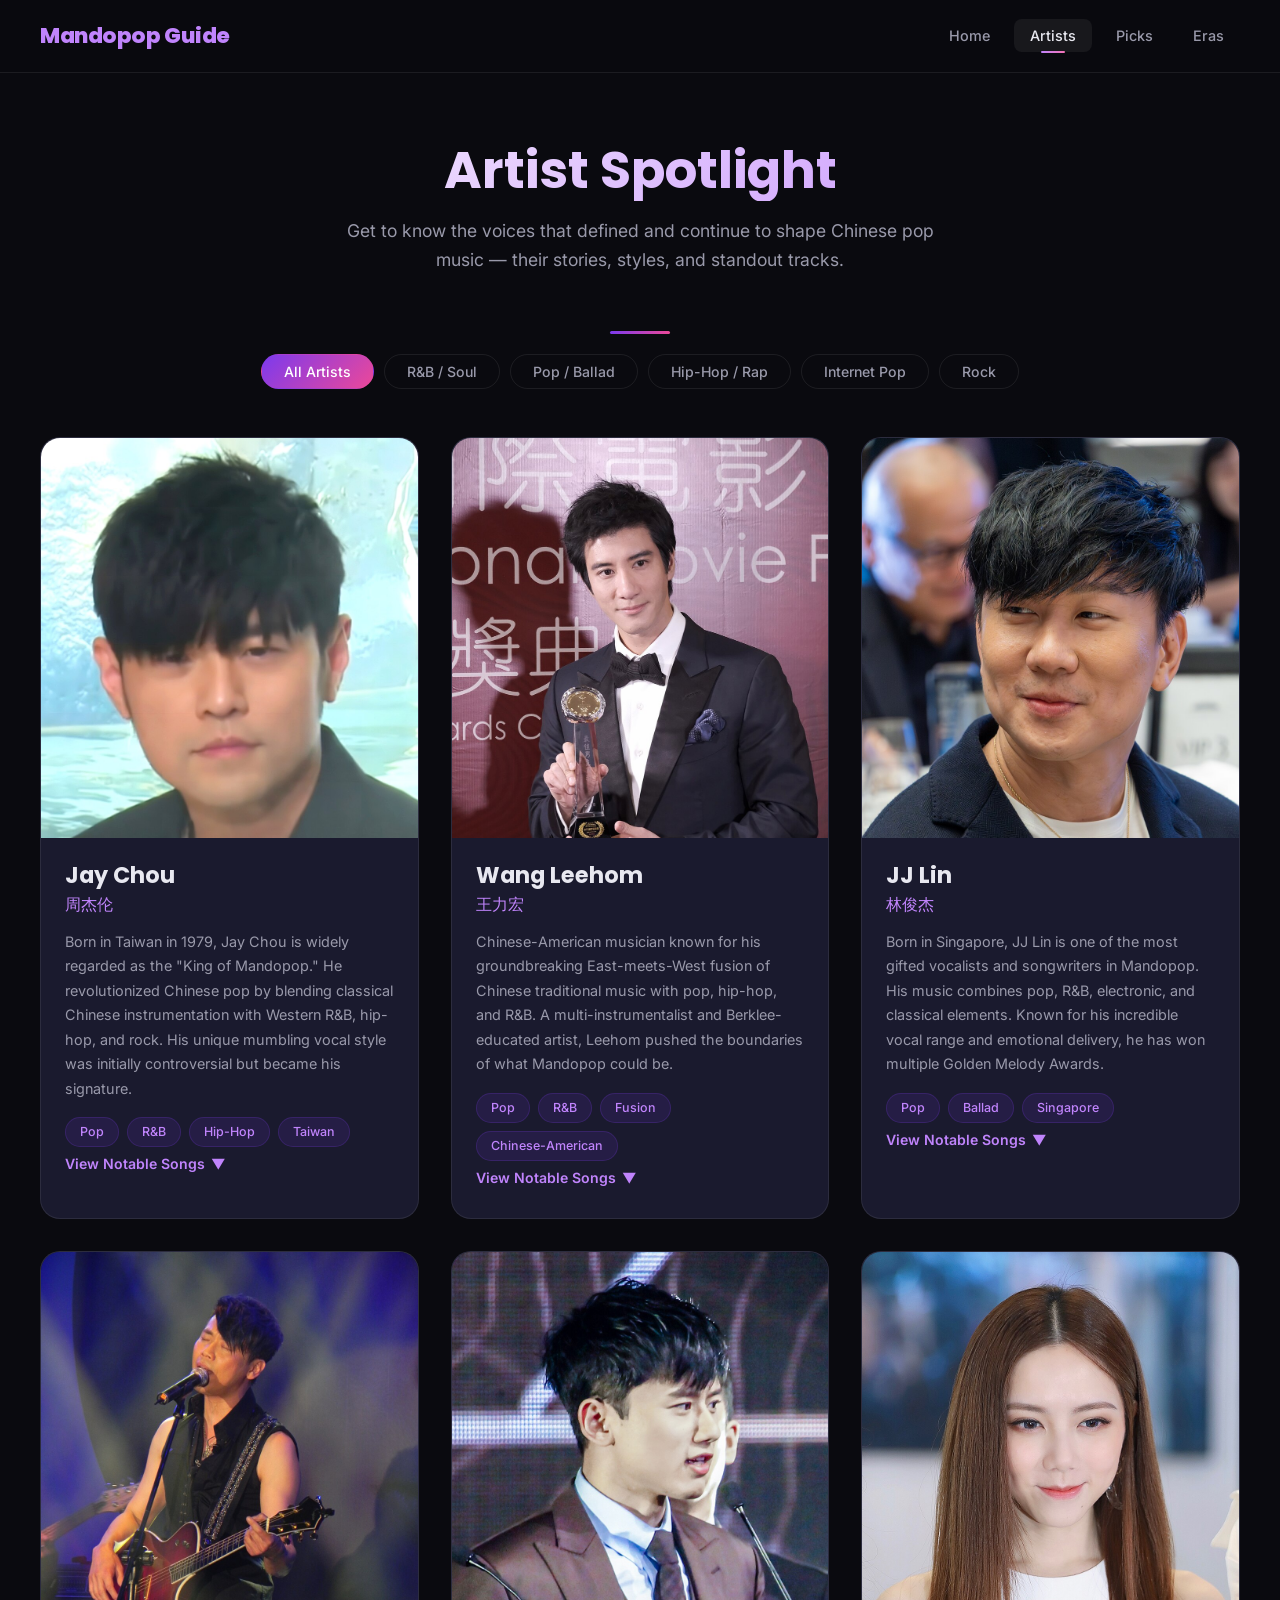
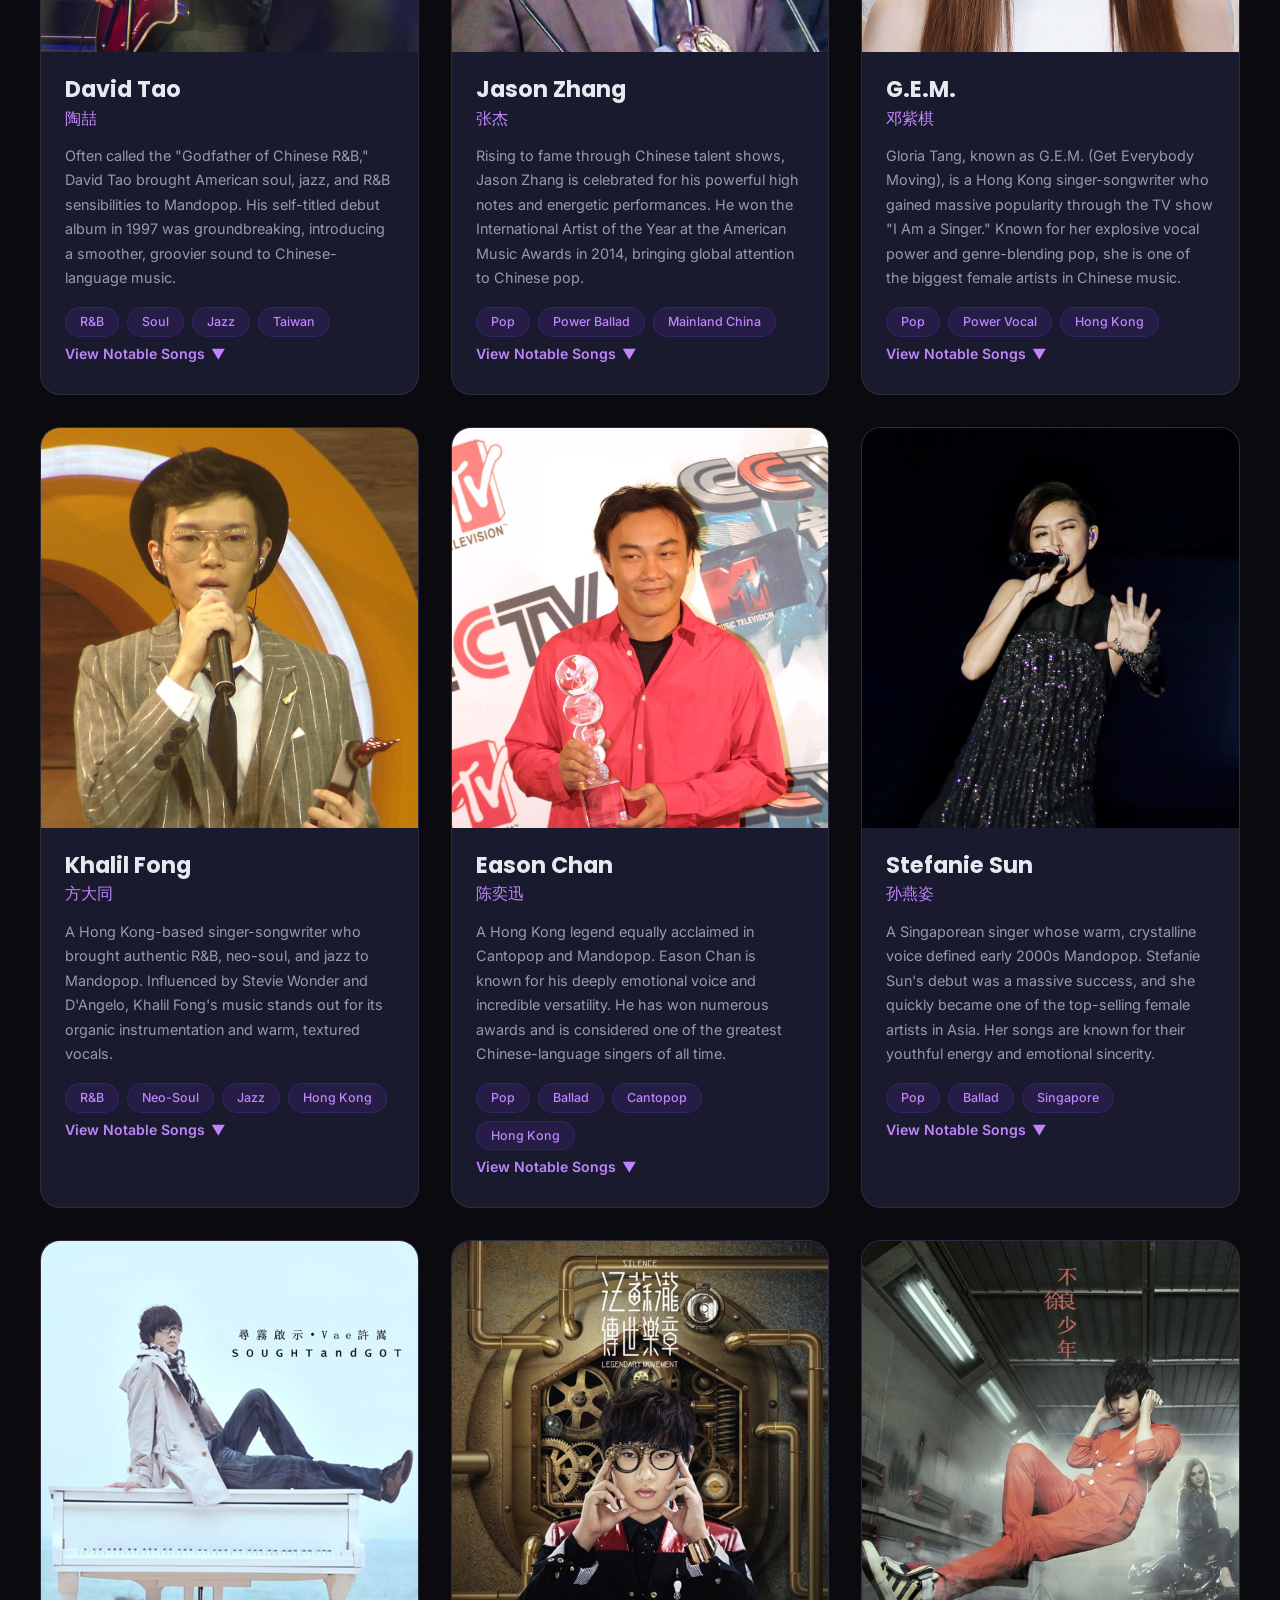
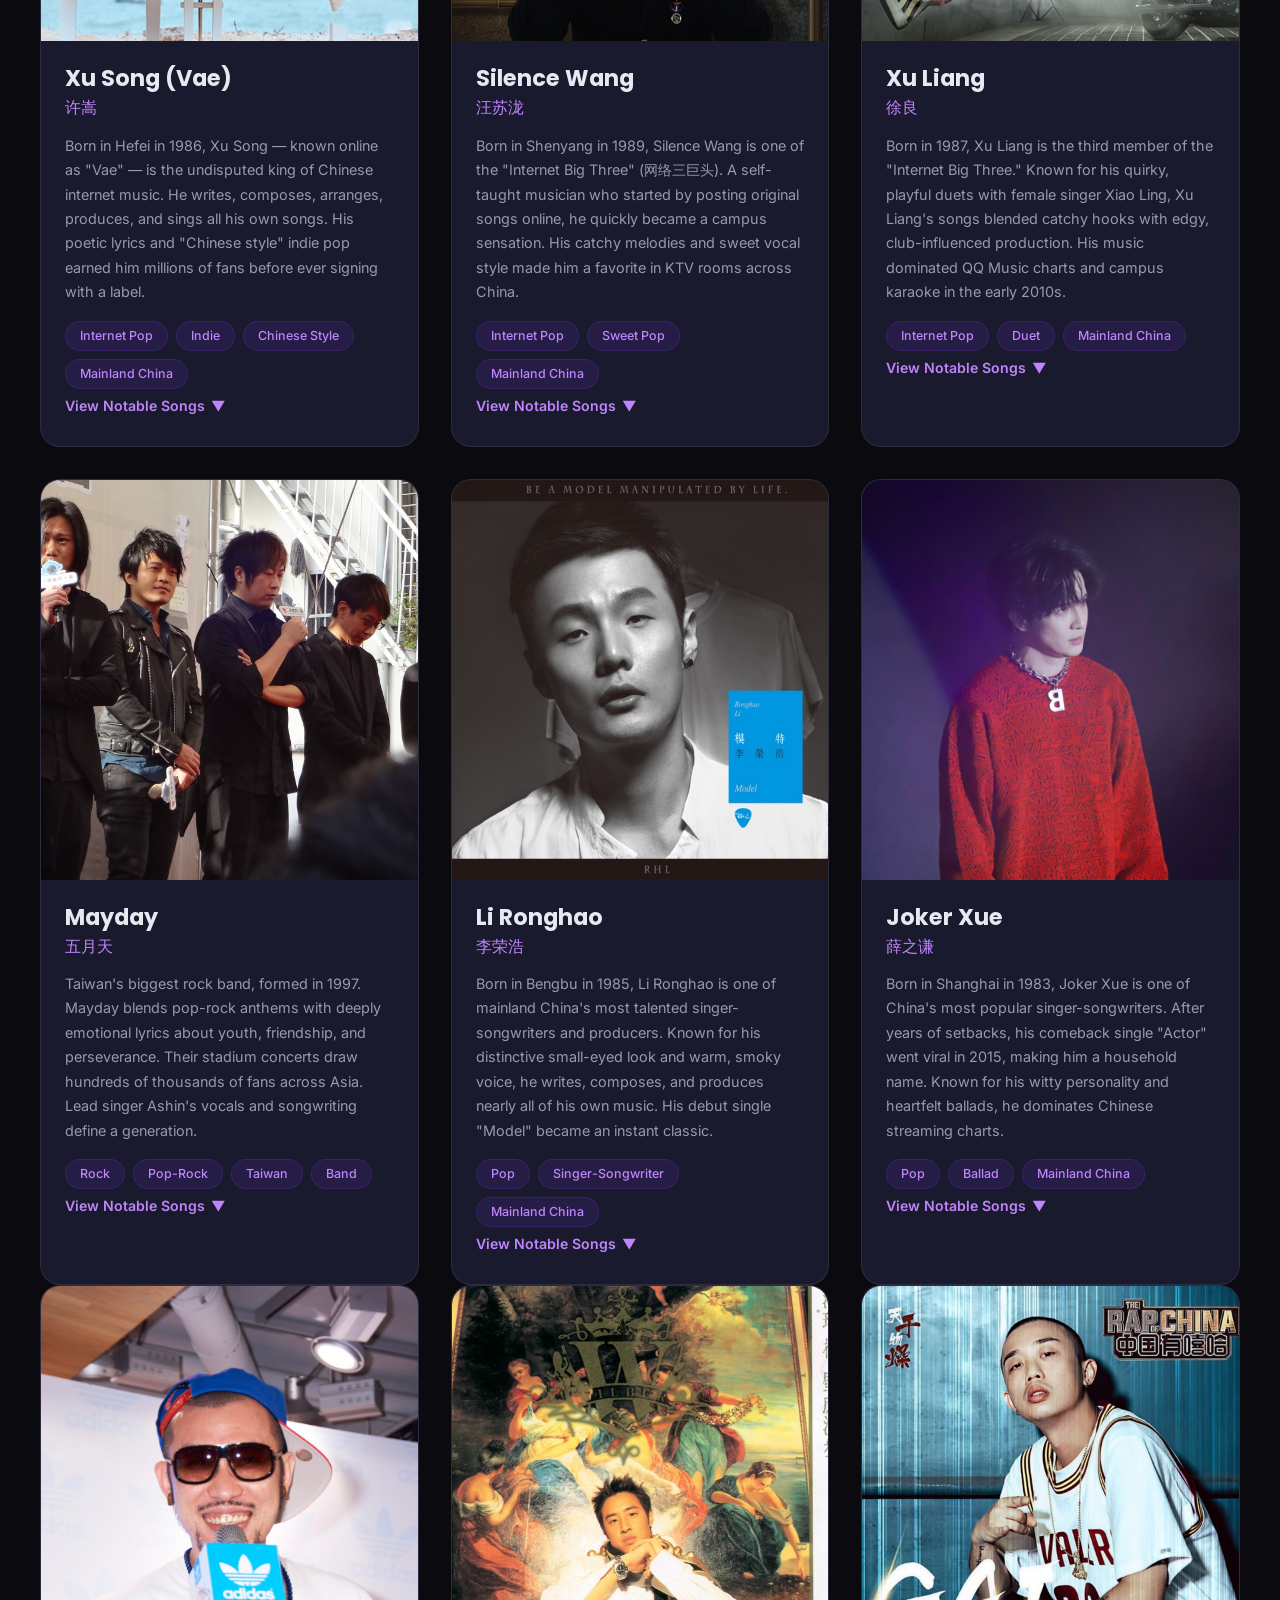
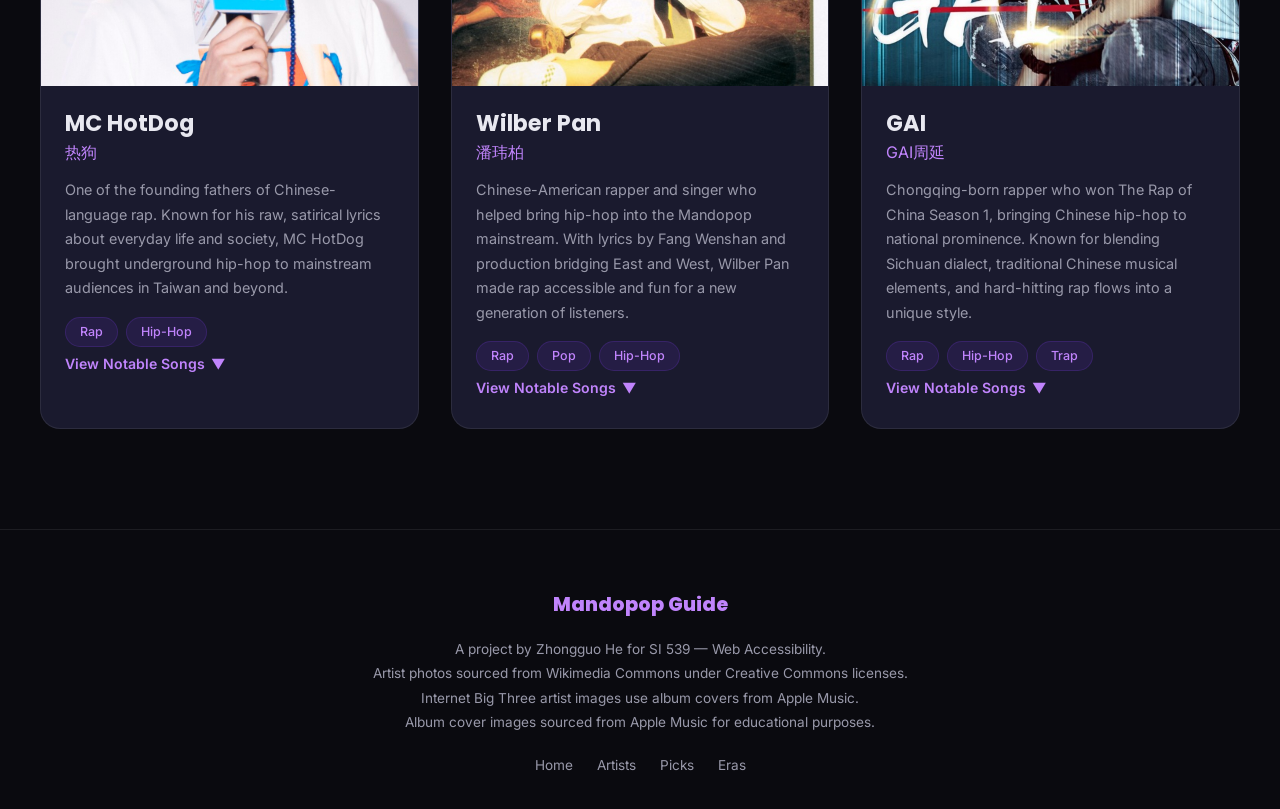
==== commit 82289a8b: "Add files via upload" ====
--- a/artists.html
+++ b/artists.html
@@ -16,7 +16,7 @@
   <!-- Navigation -->
   <nav class="navbar" aria-label="Main navigation">
     <div class="nav-container">
-      <a href="index.html" class="nav-logo">Mandopop Guide</a>
+      <a href="index.html" class="nav-logo" aria-label="Mandopop Guide homepage">Mandopop Guide</a>
       <button class="nav-toggle" aria-label="Toggle navigation menu" aria-expanded="false">
         <span></span>
         <span></span>
@@ -52,9 +52,9 @@
 
         <div class="artist-grid">
           <!-- Jay Chou -->
-          <article class="artist-detail-card fade-in" data-genre="hiphop pop">
-            <div class="card-image">
-              <img src="image/jay-chou.jpg" alt="Jay Chou (周杰伦) performing on stage, the iconic Taiwanese singer-songwriter who revolutionized Mandopop" loading="lazy">
+          <article class="artist-detail-card fade-in" data-genre="hiphop pop rnb">
+            <div class="card-image">
+              <img src="image/jay-chou.jpg" alt="Jay Chou (周杰伦) performing on stage" loading="lazy">
             </div>
             <div class="card-body">
               <h2>Jay Chou</h2>
@@ -71,13 +71,13 @@
               </button>
               <div class="expandable-content" id="jay-songs">
                 <div class="notable-songs">
-                  <h4>Must-Listen Tracks</h4>
-                  <ul class="song-list" role="list">
-                    <li>Dao Xiang (稻香) — Upbeat harvest anthem</li>
-                    <li>Qing Hua Ci (青花瓷) — Chinese-style elegance</li>
-                    <li>Ye Qu (夜曲) — Dark, cinematic R&B</li>
-                    <li>An Jing (安静) — Heartbreak ballad classic</li>
-                    <li>Shuang Jie Gun (双截棍) — Martial-arts hip-hop</li>
+                  <h3>Must-Listen Tracks</h3>
+                  <ul class="song-list" role="list">
+                    <li>Rice Field (稻香) — Upbeat harvest anthem</li>
+                    <li>Blue and White Porcelain (青花瓷) — Chinese-style elegance</li>
+                    <li>Nocturne (夜曲) — Dark, cinematic R&B</li>
+                    <li>Silence (安静) — Heartbreak ballad classic</li>
+                    <li>Nunchucks (双截棍) — Martial-arts hip-hop</li>
                   </ul>
                 </div>
               </div>
@@ -87,12 +87,12 @@
           <!-- Wang Leehom -->
           <article class="artist-detail-card fade-in" data-genre="pop rnb">
             <div class="card-image">
-              <img src="image/wang-leehom.jpg" alt="Wang Leehom (王力宏) in a studio setting, the multi-instrumentalist who pioneered chinked-out music" loading="lazy">
+              <img src="image/wang-leehom.jpg" alt="Wang Leehom (王力宏) in a studio setting, the multi-instrumentalist who pioneered East-meets-West fusion music" loading="lazy">
             </div>
             <div class="card-body">
               <h2>Wang Leehom</h2>
               <p class="cn-name">王力宏</p>
-              <p>Chinese-American musician who coined the term "chinked-out" to describe his fusion of Chinese traditional music with pop, hip-hop, and R&B. A multi-instrumentalist and Berklee-educated artist, Leehom pushed the boundaries of what Mandopop could be.</p>
+              <p>Chinese-American musician known for his groundbreaking East-meets-West fusion of Chinese traditional music with pop, hip-hop, and R&B. A multi-instrumentalist and Berklee-educated artist, Leehom pushed the boundaries of what Mandopop could be.</p>
               <div class="artist-tags">
                 <span class="tag">Pop</span>
                 <span class="tag">R&amp;B</span>
@@ -104,13 +104,13 @@
               </button>
               <div class="expandable-content" id="leehom-songs">
                 <div class="notable-songs">
-                  <h4>Must-Listen Tracks</h4>
-                  <ul class="song-list" role="list">
-                    <li>Wei Yi (唯一) — Timeless love ballad</li>
-                    <li>Gai Shi Ying Xiong (盖世英雄) — Chinked-out anthem</li>
-                    <li>Ni Bu Zhi Dao De Shi (你不知道的事) — From the film "Love in Disguise" (恋爱通告)</li>
-                    <li>Hua Tian Cuo (花田错) — Peking opera meets pop</li>
-                    <li>Luo Ye Gui Gen (落叶归根) — Cultural identity ballad</li>
+                  <h3>Must-Listen Tracks</h3>
+                  <ul class="song-list" role="list">
+                    <li>The Only One (唯一) — Timeless love ballad</li>
+                    <li>Heroes of Earth (盖世英雄) — East-meets-West fusion anthem</li>
+                    <li>Things You Don't Know (你不知道的事) — From the film "Love in Disguise" (恋爱通告)</li>
+                    <li>Wrong in the Flower Field (花田错) — Peking opera meets pop</li>
+                    <li>Falling Leaves Return to Roots (落叶归根) — Cultural identity ballad</li>
                   </ul>
                 </div>
               </div>
@@ -136,13 +136,13 @@
               </button>
               <div class="expandable-content" id="jj-songs">
                 <div class="notable-songs">
-                  <h4>Must-Listen Tracks</h4>
-                  <ul class="song-list" role="list">
-                    <li>Jiang Nan (江南) — Dreamy pop masterpiece</li>
-                    <li>Xiu Lian Ai Qing (修炼爱情) — Emotional ballad</li>
-                    <li>Ke Xi Mei Ru Guo (可惜没如果) — Bittersweet regret</li>
-                    <li>Bu Wei Shei Er Zuo De Ge (不为谁而作的歌) — Award-winning track</li>
-                    <li>Dui De Shi Jian Dui De Ren (对的时间对的人) — Beautiful love song</li>
+                  <h3>Must-Listen Tracks</h3>
+                  <ul class="song-list" role="list">
+                    <li>South of the River (江南) — Dreamy pop masterpiece</li>
+                    <li>Practice Love (修炼爱情) — Emotional ballad</li>
+                    <li>If Only (可惜没如果) — Bittersweet regret</li>
+                    <li>A Song for No One (不为谁而作的歌) — Award-winning track</li>
+                    <li>Right Time, Right Person (对的时间对的人) — Beautiful love song</li>
                   </ul>
                 </div>
               </div>
@@ -169,13 +169,13 @@
               </button>
               <div class="expandable-content" id="tao-songs">
                 <div class="notable-songs">
-                  <h4>Must-Listen Tracks</h4>
-                  <ul class="song-list" role="list">
-                    <li>Pu Tong Peng You (普通朋友) — Classic heartbreak R&B</li>
-                    <li>Ai Hen Jian Dan (爱很简单) — Smooth, soulful ballad</li>
-                    <li>Sha Shou Jian (杀手锏) — Funky groove</li>
-                    <li>Gui (鬼) — Edgy rock-R&B crossover</li>
-                    <li>Yue Liang Dai Biao Wo De Xin (月亮代表谁的心) — Teresa Teng tribute</li>
+                  <h3>Must-Listen Tracks</h3>
+                  <ul class="song-list" role="list">
+                    <li>Regular Friends (普通朋友) — Classic heartbreak R&B</li>
+                    <li>Love is Simple (爱很简单) — Smooth, soulful ballad</li>
+                    <li>Secret Weapon (杀手锏) — Funky groove</li>
+                    <li>Ghost (鬼) — Edgy rock-R&B crossover</li>
+                    <li>The Moon Represents My Heart (月亮代表谁的心) — Teresa Teng tribute</li>
                   </ul>
                 </div>
               </div>
@@ -201,13 +201,13 @@
               </button>
               <div class="expandable-content" id="zhang-songs">
                 <div class="notable-songs">
-                  <h4>Must-Listen Tracks</h4>
-                  <ul class="song-list" role="list">
-                    <li>Zhu Guang (逐光) — Inspirational anthem</li>
-                    <li>Tian Xia (天下) — Epic, cinematic pop</li>
-                    <li>Ming Tian Guo Hou (明天过后) — Romantic ballad</li>
-                    <li>Zhe Jiu Shi Ai (这就是爱) — Sweet love song</li>
-                    <li>Shao Nian Zhong Guo Shuo (少年中国说) — Patriotic pop</li>
+                  <h3>Must-Listen Tracks</h3>
+                  <ul class="song-list" role="list">
+                    <li>Chasing Light (逐光) — Inspirational anthem</li>
+                    <li>The World (天下) — Epic, cinematic pop</li>
+                    <li>After Tomorrow (明天过后) — Romantic ballad</li>
+                    <li>This is Love (这就是爱) — Sweet love song</li>
+                    <li>Young China (少年中国说) — Patriotic pop</li>
                   </ul>
                 </div>
               </div>
@@ -217,7 +217,7 @@
           <!-- G.E.M. -->
           <article class="artist-detail-card fade-in" data-genre="pop">
             <div class="card-image">
-              <img src="image/gem.jpg" alt="G.E.M. (邓紫棋) performing live, the Hong Kong singer-songwriter known for her explosive vocal performances" loading="lazy">
+              <img src="image/gem.jpg" alt="G.E.M. (邓紫棋) performing live on stage" loading="lazy">
             </div>
             <div class="card-body">
               <h2>G.E.M.</h2>
@@ -233,12 +233,12 @@
               </button>
               <div class="expandable-content" id="gem-songs">
                 <div class="notable-songs">
-                  <h4>Must-Listen Tracks</h4>
-                  <ul class="song-list" role="list">
-                    <li>Guang Nian Zhi Wai (光年之外) — Sci-fi pop anthem from Passengers</li>
-                    <li>Duo Yuan Dou Yao Zai Yi Qi (多远都要在一起) — Heartfelt love anthem</li>
+                  <h3>Must-Listen Tracks</h3>
+                  <ul class="song-list" role="list">
+                    <li>Light Years Away (光年之外) — Sci-fi pop anthem from Passengers</li>
+                    <li>Together No Matter How Far (多远都要在一起) — Heartfelt love anthem</li>
                     <li>Where Did U Go — Bilingual pop banger</li>
-                    <li>Ju Hao (句号) — Fierce, empowering break-up declaration</li>
+                    <li>Full Stop (句号) — Fierce, empowering break-up declaration</li>
                     <li>A.I.N.Y. — Bilingual pop classic</li>
                   </ul>
                 </div>
@@ -249,7 +249,7 @@
           <!-- Khalil Fong -->
           <article class="artist-detail-card fade-in" data-genre="rnb">
             <div class="card-image">
-              <img src="image/khalil-fong.jpg" alt="Khalil Fong (方大同) speaking into a microphone at an awards ceremony, wearing a striped suit and hat with glasses" loading="lazy">
+              <img src="image/khalil-fong.jpg" alt="Khalil Fong (方大同) at an awards ceremony" loading="lazy">
             </div>
             <div class="card-body">
               <h2>Khalil Fong</h2>
@@ -266,13 +266,13 @@
               </button>
               <div class="expandable-content" id="khalil-songs">
                 <div class="notable-songs">
-                  <h4>Must-Listen Tracks</h4>
-                  <ul class="song-list" role="list">
-                    <li>San Ren You (三人游) — Tender, jazzy ballad</li>
-                    <li>Ai Ai Ai (爱爱爱) — Catchy soul-pop</li>
-                    <li>Hong Dou (红豆) — Beautiful Faye Wong cover</li>
-                    <li>Te Bie De Ren (特别的人) — Heartfelt love song</li>
-                    <li>Wu Guo (悟空) — From the album "Journey to the West"</li>
+                  <h3>Must-Listen Tracks</h3>
+                  <ul class="song-list" role="list">
+                    <li>Trip for Three (三人游) — Tender, jazzy ballad</li>
+                    <li>Love Love Love (爱爱爱) — Catchy soul-pop</li>
+                    <li>Red Bean (红豆) — Beautiful Faye Wong cover</li>
+                    <li>Someone Special (特别的人) — Heartfelt love song</li>
+                    <li>Monkey King (悟空) — From the album "Journey to the West"</li>
                   </ul>
                 </div>
               </div>
@@ -282,7 +282,7 @@
           <!-- Eason Chan -->
           <article class="artist-detail-card fade-in" data-genre="pop">
             <div class="card-image">
-              <img src="image/eason-chan.jpg" alt="Eason Chan (陈奕迅) smiling and holding an award trophy at a CCTV-MTV music awards ceremony, wearing a red shirt" loading="lazy">
+              <img src="image/eason-chan.jpg" alt="Eason Chan (陈奕迅) holding an award trophy" loading="lazy">
             </div>
             <div class="card-body">
               <h2>Eason Chan</h2>
@@ -299,13 +299,13 @@
               </button>
               <div class="expandable-content" id="eason-songs">
                 <div class="notable-songs">
-                  <h4>Must-Listen Tracks</h4>
-                  <ul class="song-list" role="list">
-                    <li>Shi Nian (十年) — Iconic Mandarin ballad</li>
-                    <li>Hao Jiu Bu Jian (好久不见) — Nostalgic classic</li>
-                    <li>Wen Wen (稳稳的幸福) — Warm and uplifting</li>
-                    <li>Gu Du Huan Zhe (孤独患者) — Emotional masterpiece</li>
-                    <li>Fu Zhong Ren (浮夸) — Dramatic Cantopop classic</li>
+                  <h3>Must-Listen Tracks</h3>
+                  <ul class="song-list" role="list">
+                    <li>Ten Years (十年) — Iconic Mandarin ballad</li>
+                    <li>Long Time No See (好久不见) — Nostalgic classic</li>
+                    <li>Steady Happiness (稳稳的幸福) — Warm and uplifting</li>
+                    <li>Lonely Patient (孤独患者) — Emotional masterpiece</li>
+                    <li>Exaggeration (浮夸) — Dramatic Cantopop classic</li>
                   </ul>
                 </div>
               </div>
@@ -315,7 +315,7 @@
           <!-- Stefanie Sun -->
           <article class="artist-detail-card fade-in" data-genre="pop">
             <div class="card-image">
-              <img src="image/stefanie-sun.jpg" alt="Stefanie Sun (孙燕姿) portrait, the Singaporean Mandopop queen whose voice defined early 2000s Chinese pop" loading="lazy">
+              <img src="image/stefanie-sun.jpg" alt="Stefanie Sun (孙燕姿) portrait photo" loading="lazy">
             </div>
             <div class="card-body">
               <h2>Stefanie Sun</h2>
@@ -331,13 +331,13 @@
               </button>
               <div class="expandable-content" id="stefanie-songs">
                 <div class="notable-songs">
-                  <h4>Must-Listen Tracks</h4>
-                  <ul class="song-list" role="list">
-                    <li>Tian Hei Hei (天黑黑) — Debut classic</li>
-                    <li>Yu Jian (遇见) — Iconic film soundtrack</li>
-                    <li>Lv Guang (绿光) — Upbeat pop anthem</li>
-                    <li>Wo Huai Nian De (我怀念的) — Emotional ballad</li>
-                    <li>Feng Zheng (风筝) — Metaphorical love song</li>
+                  <h3>Must-Listen Tracks</h3>
+                  <ul class="song-list" role="list">
+                    <li>Cloudy Day (天黑黑) — Debut classic</li>
+                    <li>Encounter (遇见) — Iconic film soundtrack</li>
+                    <li>Green Light (绿光) — Upbeat pop anthem</li>
+                    <li>What I Miss (我怀念的) — Emotional ballad</li>
+                    <li>Kite (风筝) — Metaphorical love song</li>
                   </ul>
                 </div>
               </div>
@@ -347,7 +347,7 @@
           <!-- Xu Song (Vae) -->
           <article class="artist-detail-card fade-in" data-genre="internet pop">
             <div class="card-image">
-              <img src="image/xu-song.jpg" alt="Xu Song (许嵩/Vae) on the cover of his album Sought and Got, sitting on a white piano by the seaside" loading="lazy">
+              <img src="image/xu-song.jpg" alt="Xu Song (许嵩/Vae) album cover for Sought and Got" loading="lazy">
             </div>
             <div class="card-body">
               <h2>Xu Song (Vae)</h2>
@@ -364,13 +364,13 @@
               </button>
               <div class="expandable-content" id="xusong-songs">
                 <div class="notable-songs">
-                  <h4>Must-Listen Tracks</h4>
-                  <ul class="song-list" role="list">
-                    <li>You He Bu Ke (有何不可) — Warm, playful hit</li>
-                    <li>Duan Qiao Can Xue (断桥残雪) — Poetic "Chinese style" classic</li>
-                    <li>Su Yan (素颜) — Charming duet anthem</li>
-                    <li>Qing Ming Yu Shang (清明雨上) — Elegant classical imagery</li>
-                    <li>Ru Guo Dang Shi (如果当时) — Nostalgic love ballad</li>
+                  <h3>Must-Listen Tracks</h3>
+                  <ul class="song-list" role="list">
+                    <li>Why Not (有何不可) — Warm, playful hit</li>
+                    <li>Broken Bridge, Lingering Snow (断桥残雪) — Poetic "Chinese style" classic</li>
+                    <li>Bare Face (素颜) — Charming duet anthem</li>
+                    <li>Rain on Qingming (清明雨上) — Elegant classical imagery</li>
+                    <li>If Back Then (如果当时) — Nostalgic love ballad</li>
                   </ul>
                 </div>
               </div>
@@ -380,7 +380,7 @@
           <!-- Silence Wang -->
           <article class="artist-detail-card fade-in" data-genre="internet pop">
             <div class="card-image">
-              <img src="image/silence-wang.jpg" alt="Silence Wang (汪苏泷) on the cover of his album Legendary Movement, wearing large round glasses with steampunk-style background" loading="lazy">
+              <img src="image/silence-wang.jpg" alt="Silence Wang (汪苏泷) album cover for Legendary Movement" loading="lazy">
             </div>
             <div class="card-body">
               <h2>Silence Wang</h2>
@@ -396,13 +396,13 @@
               </button>
               <div class="expandable-content" id="silencewang-songs">
                 <div class="notable-songs">
-                  <h4>Must-Listen Tracks</h4>
-                  <ul class="song-list" role="list">
-                    <li>Xiao Xing Xing (小星星) — Viral modern nursery rhyme</li>
-                    <li>Bu Fen Shou De Lian Ai (不分手的恋爱) — QQ Music #1 hit</li>
-                    <li>You Dian Tian (有点甜) — Sweet duet with BY2</li>
-                    <li>Hou Hui Wu Qi (后会无期) — Bittersweet farewell anthem</li>
-                    <li>Wan An (晚安) — Tender late-night ballad</li>
+                  <h3>Must-Listen Tracks</h3>
+                  <ul class="song-list" role="list">
+                    <li>Little Star (小星星) — Viral modern nursery rhyme</li>
+                    <li>Love Without Breaking Up (不分手的恋爱) — QQ Music #1 hit</li>
+                    <li>A Little Sweet (有点甜) — Sweet duet with BY2</li>
+                    <li>No More Reunion (后会无期) — Bittersweet farewell anthem</li>
+                    <li>Good Night (晚安) — Tender late-night ballad</li>
                   </ul>
                 </div>
               </div>
@@ -412,7 +412,7 @@
           <!-- Xu Liang -->
           <article class="artist-detail-card fade-in" data-genre="internet pop">
             <div class="card-image">
-              <img src="image/xu-liang.jpg" alt="Xu Liang (徐良) on the cover of his album Bad Boy, wearing an orange jumpsuit in a stylized floating pose" loading="lazy">
+              <img src="image/xu-liang.jpg" alt="Xu Liang (徐良) album cover for Bad Boy" loading="lazy">
             </div>
             <div class="card-body">
               <h2>Xu Liang</h2>
@@ -428,13 +428,13 @@
               </button>
               <div class="expandable-content" id="xuliang-songs">
                 <div class="notable-songs">
-                  <h4>Must-Listen Tracks</h4>
-                  <ul class="song-list" role="list">
-                    <li>Ke Guan Bu Ke Yi (客官不可以) — Playful, iconic hit</li>
-                    <li>Huai Nv Hai (坏女孩) — Edgy club-pop banger</li>
-                    <li>Hou Hui Wu Qi (后会无期) — Collab with Silence Wang</li>
-                    <li>Na Shi Yu (那时雨) — Nostalgic slow ballad</li>
-                    <li>Kao Shi Shen Me De Dou Qu Si Ba (考试什么的都去死吧) — Campus comedy anthem</li>
+                  <h3>Must-Listen Tracks</h3>
+                  <ul class="song-list" role="list">
+                    <li>No Can Do, Sir (客官不可以) — Playful, iconic hit</li>
+                    <li>Bad Girl (坏女孩) — Edgy club-pop banger</li>
+                    <li>No More Reunion (后会无期) — Collab with Silence Wang</li>
+                    <li>Rain Back Then (那时雨) — Nostalgic slow ballad</li>
+                    <li>Exams Can Go to Hell (考试什么的都去死吧) — Campus comedy anthem</li>
                   </ul>
                 </div>
               </div>
@@ -444,7 +444,7 @@
           <!-- Mayday -->
           <article class="artist-detail-card fade-in" data-genre="rock pop">
             <div class="card-image">
-              <img src="image/mayday.jpg" alt="Mayday (五月天) band members at a press conference at Red House Theater in Taipei, 2013, dressed in black" loading="lazy">
+              <img src="image/mayday.jpg" alt="Mayday (五月天) band members at a press conference" loading="lazy">
             </div>
             <div class="card-body">
               <h2>Mayday</h2>
@@ -461,13 +461,13 @@
               </button>
               <div class="expandable-content" id="mayday-songs">
                 <div class="notable-songs">
-                  <h4>Must-Listen Tracks</h4>
-                  <ul class="song-list" role="list">
-                    <li>Wen Rou (温柔) — Defining 2000s rock ballad</li>
-                    <li>Tu Ran Hao Xiang Ni (突然好想你) — Emotional reunion anthem</li>
-                    <li>Xian Yu (咸鱼) — Inspirational underdog song</li>
-                    <li>Wo Bu Yuan Rang Ni Yi Ge Ren (我不愿让你一个人) — Tender love promise</li>
-                    <li>Shang Xin De Ren Bie Ting Man Ge (伤心的人别听慢歌) — Ironic up-tempo heartbreak</li>
+                  <h3>Must-Listen Tracks</h3>
+                  <ul class="song-list" role="list">
+                    <li>Tenderness (温柔) — Defining 2000s rock ballad</li>
+                    <li>Suddenly Missing You (突然好想你) — Emotional reunion anthem</li>
+                    <li>Salted Fish (咸鱼) — Inspirational underdog song</li>
+                    <li>I Won't Let You Be Alone (我不愿让你一个人) — Tender love promise</li>
+                    <li>Sad People Shouldn't Listen to Slow Songs (伤心的人别听慢歌) — Ironic up-tempo heartbreak</li>
                   </ul>
                 </div>
               </div>
@@ -477,7 +477,7 @@
           <!-- Li Ronghao -->
           <article class="artist-detail-card fade-in" data-genre="pop">
             <div class="card-image">
-              <img src="image/li-ronghao.jpg" alt="Li Ronghao (李荣浩) on the cover of his album Model, a black-and-white portrait showing the singer-songwriter's face in close-up" loading="lazy">
+              <img src="image/li-ronghao.jpg" alt="Li Ronghao (李荣浩) album cover for Model" loading="lazy">
             </div>
             <div class="card-body">
               <h2>Li Ronghao</h2>
@@ -493,13 +493,13 @@
               </button>
               <div class="expandable-content" id="lironghao-songs">
                 <div class="notable-songs">
-                  <h4>Must-Listen Tracks</h4>
-                  <ul class="song-list" role="list">
-                    <li>Mo Te (模特) — Smoky, philosophical debut hit</li>
+                  <h3>Must-Listen Tracks</h3>
+                  <ul class="song-list" role="list">
+                    <li>Model (模特) — Smoky, philosophical debut hit</li>
                     <li>Li Bai (李白) — Catchy tribute to the Tang poet</li>
-                    <li>Bu Jiang Jiu (不将就) — Film theme from "He Yi Sheng Xiao Mo"</li>
-                    <li>Nian Shao You Wei (年少有为) — Nostalgic ballad about youth</li>
-                    <li>Ma Ma (麻雀) — Tender metaphor about ordinary life</li>
+                    <li>No Settling (不将就) — Film theme from "He Yi Sheng Xiao Mo"</li>
+                    <li>Young and Worthy (年少有为) — Nostalgic ballad about youth</li>
+                    <li>Sparrow (麻雀) — Tender metaphor about ordinary life</li>
                   </ul>
                 </div>
               </div>
@@ -509,7 +509,7 @@
           <!-- Joker Xue -->
           <article class="artist-detail-card fade-in" data-genre="pop">
             <div class="card-image">
-              <img src="image/joker-xue.jpg" alt="Joker Xue (薛之谦) on stage at a 2019 Baidu Boiling Point concert, wearing an oversized red sweater under purple stage lighting" loading="lazy">
+              <img src="image/joker-xue.jpg" alt="Joker Xue (薛之谦) performing on stage" loading="lazy">
             </div>
             <div class="card-body">
               <h2>Joker Xue</h2>
@@ -525,18 +525,118 @@
               </button>
               <div class="expandable-content" id="jokerxue-songs">
                 <div class="notable-songs">
-                  <h4>Must-Listen Tracks</h4>
-                  <ul class="song-list" role="list">
-                    <li>Yan Yuan (演员) — Viral comeback mega-hit</li>
-                    <li>Chou Ba Guai (丑八怪) — Self-deprecating love song</li>
-                    <li>Gang Gang Hao (刚刚好) — Bittersweet breakup anthem</li>
-                    <li>Ren Shi Ni Zhen Hao (认识你真好) — Warm friendship ballad</li>
-                    <li>Xia Yu Le (下雨了) — Melancholy classic</li>
-                  </ul>
-                </div>
-              </div>
-            </div>
-          </article>
+                  <h3>Must-Listen Tracks</h3>
+                  <ul class="song-list" role="list">
+                    <li>Actor (演员) — Viral comeback mega-hit</li>
+                    <li>Ugly Monster (丑八怪) — Self-deprecating love song</li>
+                    <li>Just Right (刚刚好) — Bittersweet breakup anthem</li>
+                    <li>Nice to Meet You (认识你真好) — Warm friendship ballad</li>
+                    <li>It's Raining (下雨了) — Melancholy classic</li>
+                  </ul>
+                </div>
+              </div>
+            </div>
+          </article>
+        </div>
+
+        <!-- Rap & Hip-Hop Pioneers -->
+        <div class="artist-grid">
+
+          <!-- MC HotDog -->
+          <article class="artist-detail-card fade-in" data-genre="hiphop rap">
+            <div class="card-image">
+              <img src="image/mc-hotdog.jpg" alt="MC HotDog (热狗), Taiwanese rap pioneer" loading="lazy">
+            </div>
+            <div class="card-body">
+              <h2>MC HotDog</h2>
+              <p class="cn-name">热狗</p>
+              <p>One of the founding fathers of Chinese-language rap. Known for his raw, satirical lyrics about everyday life and society, MC HotDog brought underground hip-hop to mainstream audiences in Taiwan and beyond.</p>
+              <div class="artist-tags">
+                <span class="tag">Rap</span>
+                <span class="tag">Hip-Hop</span>
+              </div>
+              <button class="card-expand-btn" aria-expanded="false" aria-controls="hotdog-songs">
+                View Notable Songs <span class="arrow" aria-hidden="true">&#9660;</span>
+              </button>
+              <div class="expandable-content" id="hotdog-songs">
+                <div class="notable-songs">
+                  <h3>Must-Listen Tracks</h3>
+                  <ul class="song-list" role="list">
+                    <li>Mr. Almost (差不多先生) — Satirical anthem about settling for mediocrity</li>
+                    <li>Let Me Go (离开) — Emotional rap ballad about moving on</li>
+                    <li>My Life (我的生活) — Honest look at everyday life</li>
+                    <li>Korean Girl (韩流来袭) — Humorous take on pop culture trends</li>
+                    <li>Without Her (没有她) — Heartfelt storytelling rap</li>
+                  </ul>
+                </div>
+              </div>
+            </div>
+          </article>
+
+          <!-- Wilber Pan -->
+          <article class="artist-detail-card fade-in" data-genre="hiphop pop rap">
+            <div class="card-image">
+              <img src="image/wilber-pan.jpg" alt="Wilber Pan (潘玮柏), Mandopop rapper" loading="lazy">
+            </div>
+            <div class="card-body">
+              <h2>Wilber Pan</h2>
+              <p class="cn-name">潘玮柏</p>
+              <p>Chinese-American rapper and singer who helped bring hip-hop into the Mandopop mainstream. With lyrics by Fang Wenshan and production bridging East and West, Wilber Pan made rap accessible and fun for a new generation of listeners.</p>
+              <div class="artist-tags">
+                <span class="tag">Rap</span>
+                <span class="tag">Pop</span>
+                <span class="tag">Hip-Hop</span>
+              </div>
+              <button class="card-expand-btn" aria-expanded="false" aria-controls="wilber-songs">
+                View Notable Songs <span class="arrow" aria-hidden="true">&#9660;</span>
+              </button>
+              <div class="expandable-content" id="wilber-songs">
+                <div class="notable-songs">
+                  <h3>Must-Listen Tracks</h3>
+                  <ul class="song-list" role="list">
+                    <li>Gecko Walk (壁虎漫步) — Signature debut rap single with Fang Wenshan lyrics</li>
+                    <li>Tell Me — Bilingual R&B-rap crossover hit</li>
+                    <li>Happy Worship (快乐崇拜) — High-energy duet with Jolin Tsai</li>
+                    <li>On Your Side (站在你这边) — Composed by Jay Chou</li>
+                    <li>Coming of Age (Coming Home) — Emotional growth anthem</li>
+                  </ul>
+                </div>
+              </div>
+            </div>
+          </article>
+
+          <!-- GAI -->
+          <article class="artist-detail-card fade-in" data-genre="hiphop rap">
+            <div class="card-image">
+              <img src="image/gai.jpg" alt="GAI (GAI周延), Chinese rapper from Chongqing" loading="lazy">
+            </div>
+            <div class="card-body">
+              <h2>GAI</h2>
+              <p class="cn-name">GAI周延</p>
+              <p>Chongqing-born rapper who won The Rap of China Season 1, bringing Chinese hip-hop to national prominence. Known for blending Sichuan dialect, traditional Chinese musical elements, and hard-hitting rap flows into a unique style.</p>
+              <div class="artist-tags">
+                <span class="tag">Rap</span>
+                <span class="tag">Hip-Hop</span>
+                <span class="tag">Trap</span>
+              </div>
+              <button class="card-expand-btn" aria-expanded="false" aria-controls="gai-songs">
+                View Notable Songs <span class="arrow" aria-hidden="true">&#9660;</span>
+              </button>
+              <div class="expandable-content" id="gai-songs">
+                <div class="notable-songs">
+                  <h3>Must-Listen Tracks</h3>
+                  <ul class="song-list" role="list">
+                    <li>Dry and Hot (天干物燥) — The Rap of China breakout hit</li>
+                    <li>China (华夏) — Patriotic rap celebrating Chinese culture</li>
+                    <li>Hotpot Base (火锅底料) — Spicy Chongqing anthem</li>
+                    <li>The Ascetic (苦行僧) — Introspective street poetry</li>
+                    <li>White Dove (白鸽) — Powerful ballad rap from Singer 2025</li>
+                  </ul>
+                </div>
+              </div>
+            </div>
+          </article>
+
         </div>
       </div>
     </section>
--- a/css/style.css
+++ b/css/style.css
@@ -86,8 +86,8 @@
   position: absolute;
   top: -100%;
   left: 16px;
-  background: var(--color-accent);
-  color: #fff;
+  background: #ffffff;
+  color: #383838;
   padding: 12px 24px;
   border-radius: var(--radius-sm);
   z-index: 9999;
@@ -126,10 +126,7 @@
   font-family: var(--font-heading);
   font-size: 1.35rem;
   font-weight: 800;
-  background: linear-gradient(135deg, var(--color-accent), var(--color-accent-tertiary));
-  -webkit-background-clip: text;
-  background-clip: text;
-  -webkit-text-fill-color: transparent;
+  color: var(--color-accent);
   letter-spacing: -0.02em;
 }
 
@@ -254,6 +251,7 @@
   font-weight: 800;
   letter-spacing: -0.03em;
   margin-bottom: 20px;
+  color: #fff;
   background: linear-gradient(135deg, #fff 0%, #c4b5fd 50%, #f9a8d4 100%);
   -webkit-background-clip: text;
   background-clip: text;
@@ -338,6 +336,7 @@
   font-size: clamp(1.8rem, 4vw, 2.8rem);
   letter-spacing: -0.02em;
   margin-bottom: 16px;
+  color: var(--color-text);
   background: linear-gradient(135deg, var(--color-text) 30%, var(--color-accent));
   -webkit-background-clip: text;
   background-clip: text;
@@ -393,6 +392,45 @@
 
 .carousel-track:hover {
   animation-play-state: paused;
+}
+
+.carousel-track.paused {
+  animation-play-state: paused;
+}
+
+.carousel-duplicate {
+  display: contents;
+}
+
+.carousel-pause-btn {
+  position: absolute;
+  top: 12px;
+  right: 24px;
+  z-index: 3;
+  width: 40px;
+  height: 40px;
+  border-radius: 50%;
+  border: 1px solid var(--color-border);
+  background: rgba(10, 10, 15, 0.85);
+  backdrop-filter: blur(10px);
+  color: var(--color-text-muted);
+  font-size: 1rem;
+  cursor: pointer;
+  display: flex;
+  align-items: center;
+  justify-content: center;
+  transition: all var(--transition-fast);
+}
+
+.carousel-pause-btn:hover {
+  background: var(--color-bg-card);
+  color: var(--color-accent);
+  border-color: var(--color-accent);
+}
+
+.carousel-pause-btn:focus-visible {
+  outline: 2px solid var(--color-accent);
+  outline-offset: 3px;
 }
 
 @keyframes scroll-left {
@@ -549,6 +587,7 @@
 .page-header h1 {
   font-size: clamp(2rem, 5vw, 3.2rem);
   margin-bottom: 16px;
+  color: #fff;
   background: linear-gradient(135deg, #fff, var(--color-accent));
   -webkit-background-clip: text;
   background-clip: text;
@@ -648,7 +687,7 @@
   border-top: 1px solid var(--color-border);
 }
 
-.notable-songs h4 {
+.notable-songs h3 {
   font-size: 0.85rem;
   color: var(--color-text-muted);
   text-transform: uppercase;
@@ -755,7 +794,7 @@
 .mood-icon.night { background: rgba(168, 85, 247, 0.15); }
 .mood-icon.focus { background: rgba(234, 179, 8, 0.15); }
 
-.mood-header h3 {
+.mood-header h2 {
   font-size: 1.4rem;
 }
 
@@ -839,7 +878,7 @@
   min-width: 0;
 }
 
-.song-card-info h4 {
+.song-card-info h3 {
   font-size: 0.95rem;
   margin-bottom: 2px;
   white-space: nowrap;
@@ -1105,7 +1144,7 @@
   margin-bottom: 12px;
 }
 
-.era-block h3 {
+.era-block h2 {
   font-size: 1.5rem;
   margin-bottom: 8px;
 }
@@ -1136,7 +1175,7 @@
   border-color: rgba(124, 58, 237, 0.2);
 }
 
-.era-song-card h4 {
+.era-song-card h3 {
   font-size: 0.95rem;
   margin-bottom: 4px;
 }
@@ -1206,10 +1245,7 @@
   font-family: var(--font-heading);
   font-size: 1.2rem;
   font-weight: 800;
-  background: linear-gradient(135deg, var(--color-accent), var(--color-accent-tertiary));
-  -webkit-background-clip: text;
-  background-clip: text;
-  -webkit-text-fill-color: transparent;
+  color: var(--color-accent);
   margin-bottom: 16px;
 }
 
@@ -1418,3 +1454,56 @@
     font-size: 0.82rem;
   }
 }
+
+/* ===== Reduced Motion ===== */
+@media (prefers-reduced-motion: reduce) {
+  html {
+    scroll-behavior: auto;
+  }
+
+  .carousel-track {
+    animation: none;
+  }
+
+  .fade-in {
+    opacity: 1;
+    transform: none;
+    transition: none;
+  }
+
+  .artist-card,
+  .artist-card-img img,
+  .genre-card,
+  .genre-card img,
+  .song-card,
+  .artist-detail-card,
+  .artist-detail-card .card-image img,
+  .btn,
+  .btn-primary,
+  .btn-secondary,
+  a,
+  .nav-links a,
+  .nav-toggle span,
+  .back-to-top,
+  .expandable-content,
+  .card-expand-btn .arrow,
+  .play-icon-overlay,
+  .player-modal {
+    transition: none;
+  }
+
+  .artist-card:hover,
+  .artist-card:hover .artist-card-img img,
+  .genre-card:hover,
+  .genre-card:hover img,
+  .song-card:hover,
+  .btn-primary:hover,
+  .btn-secondary:hover,
+  .back-to-top:hover {
+    transform: none;
+  }
+
+  .player-modal {
+    animation: none;
+  }
+}
